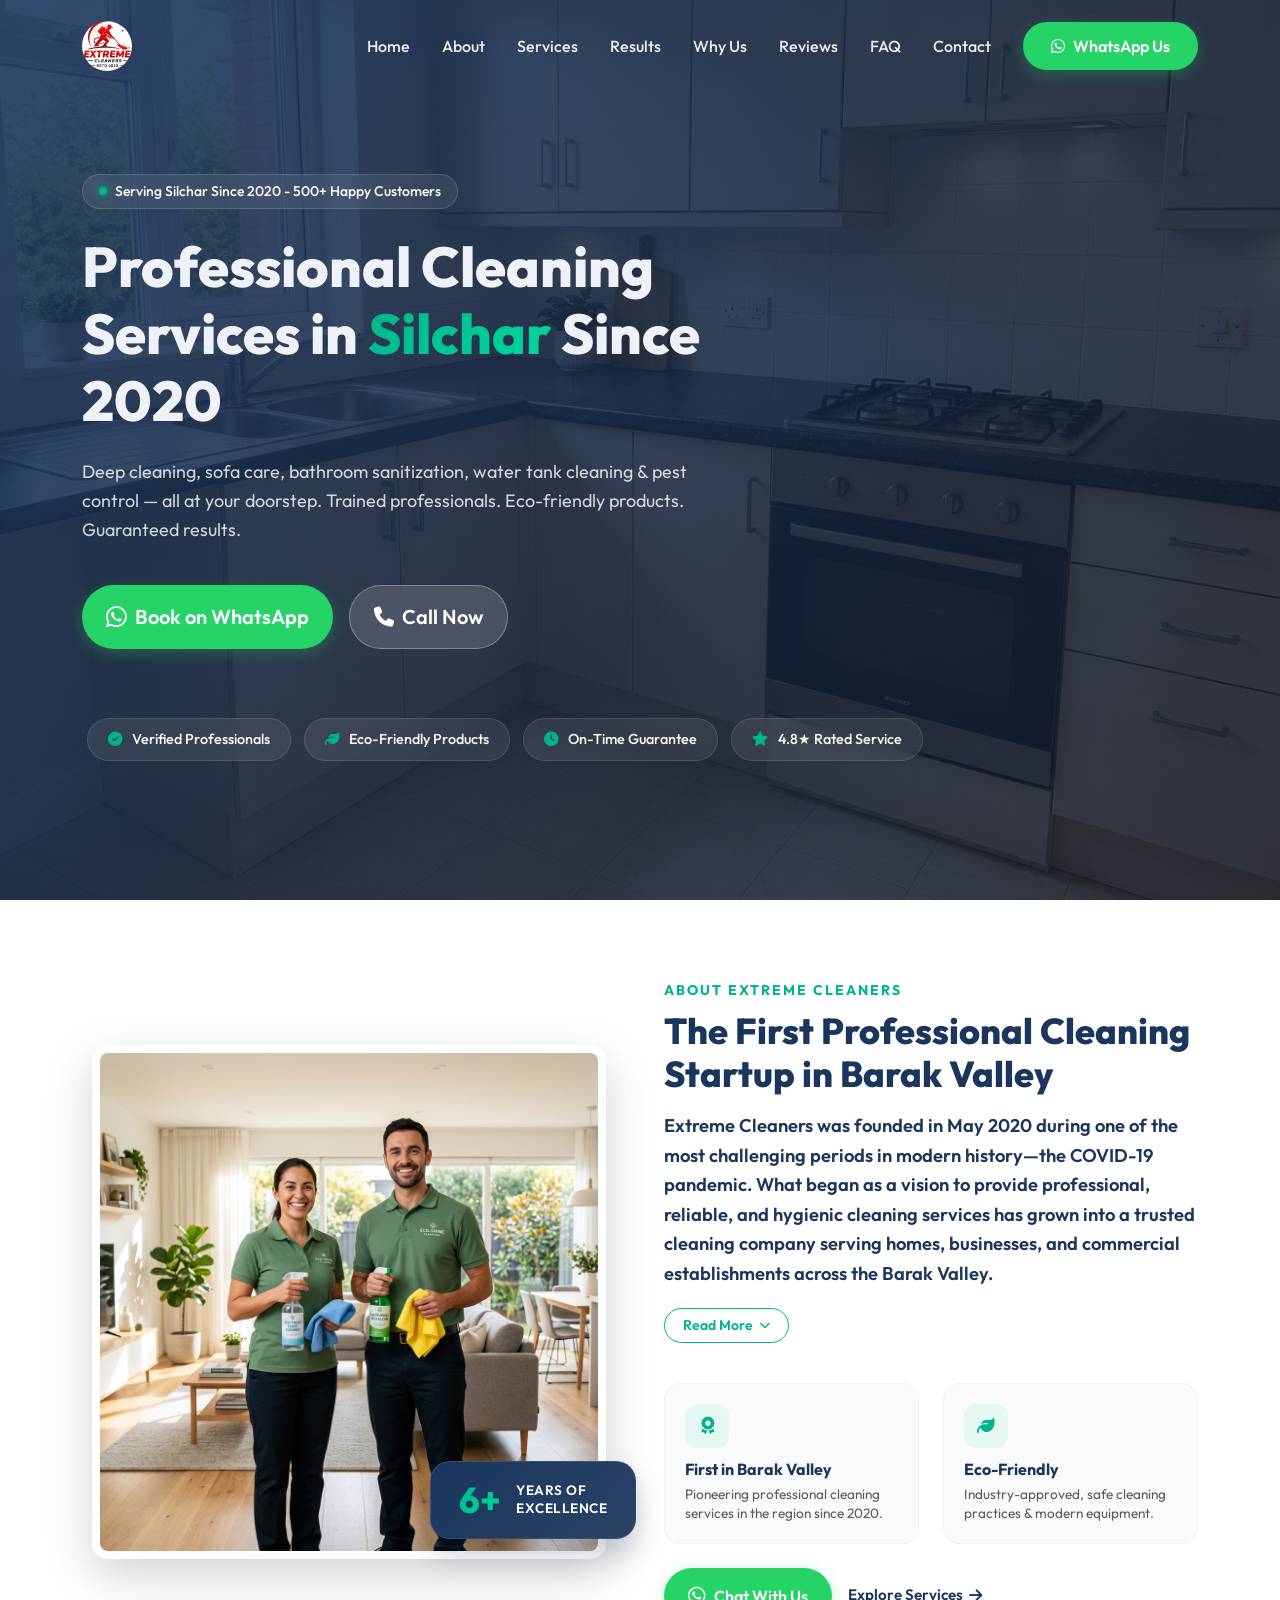
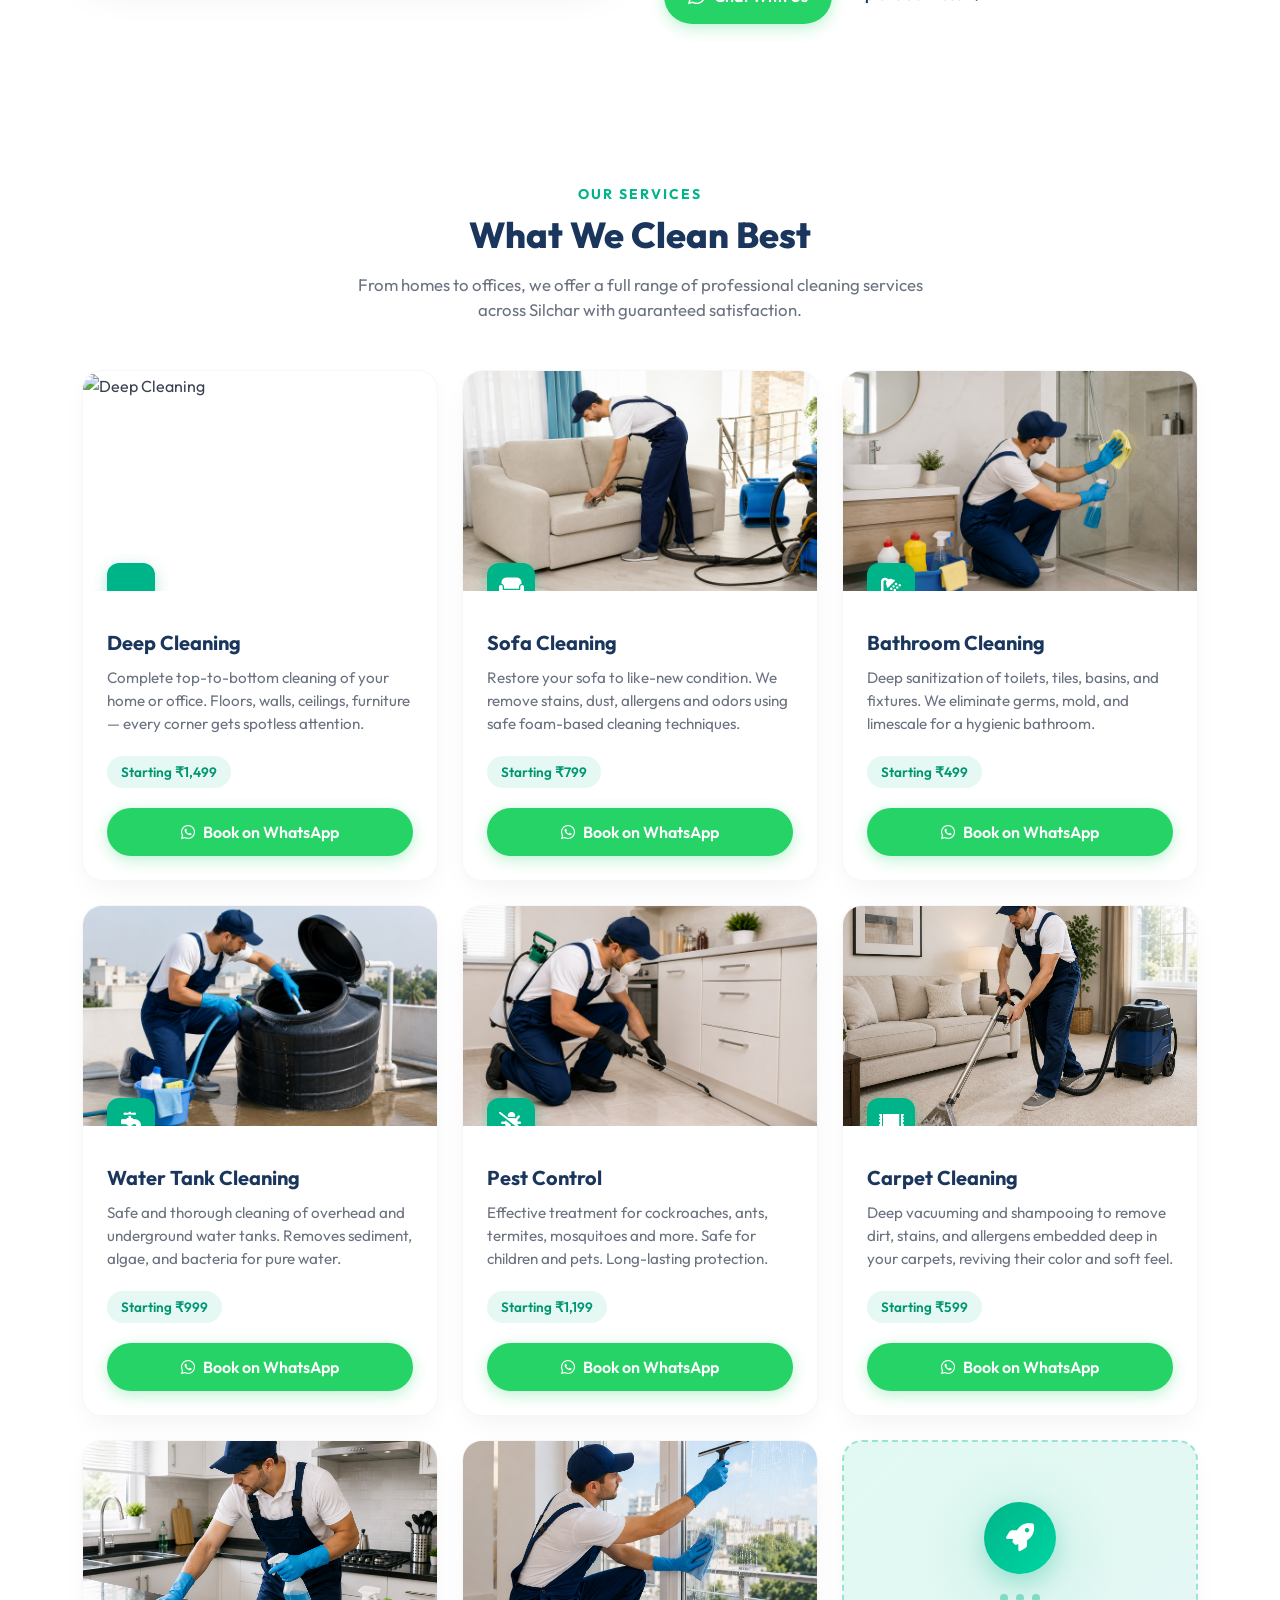
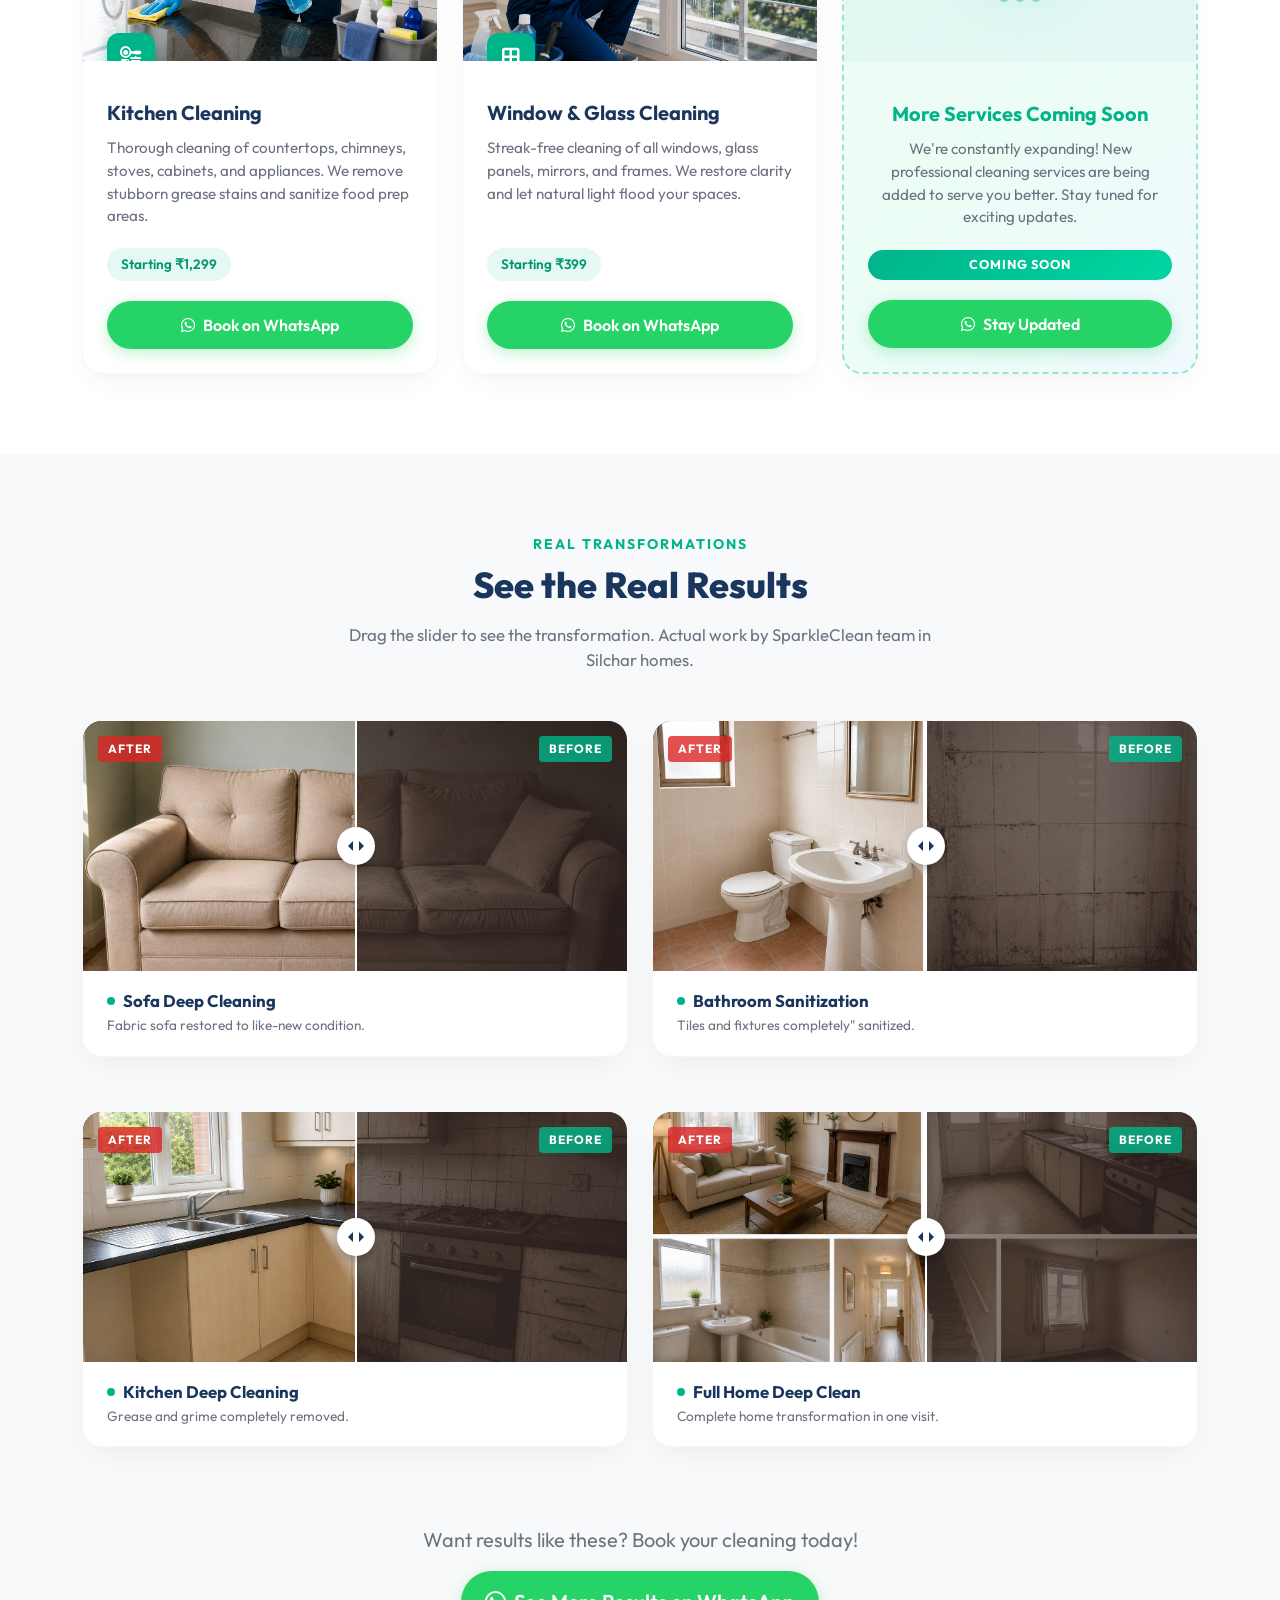
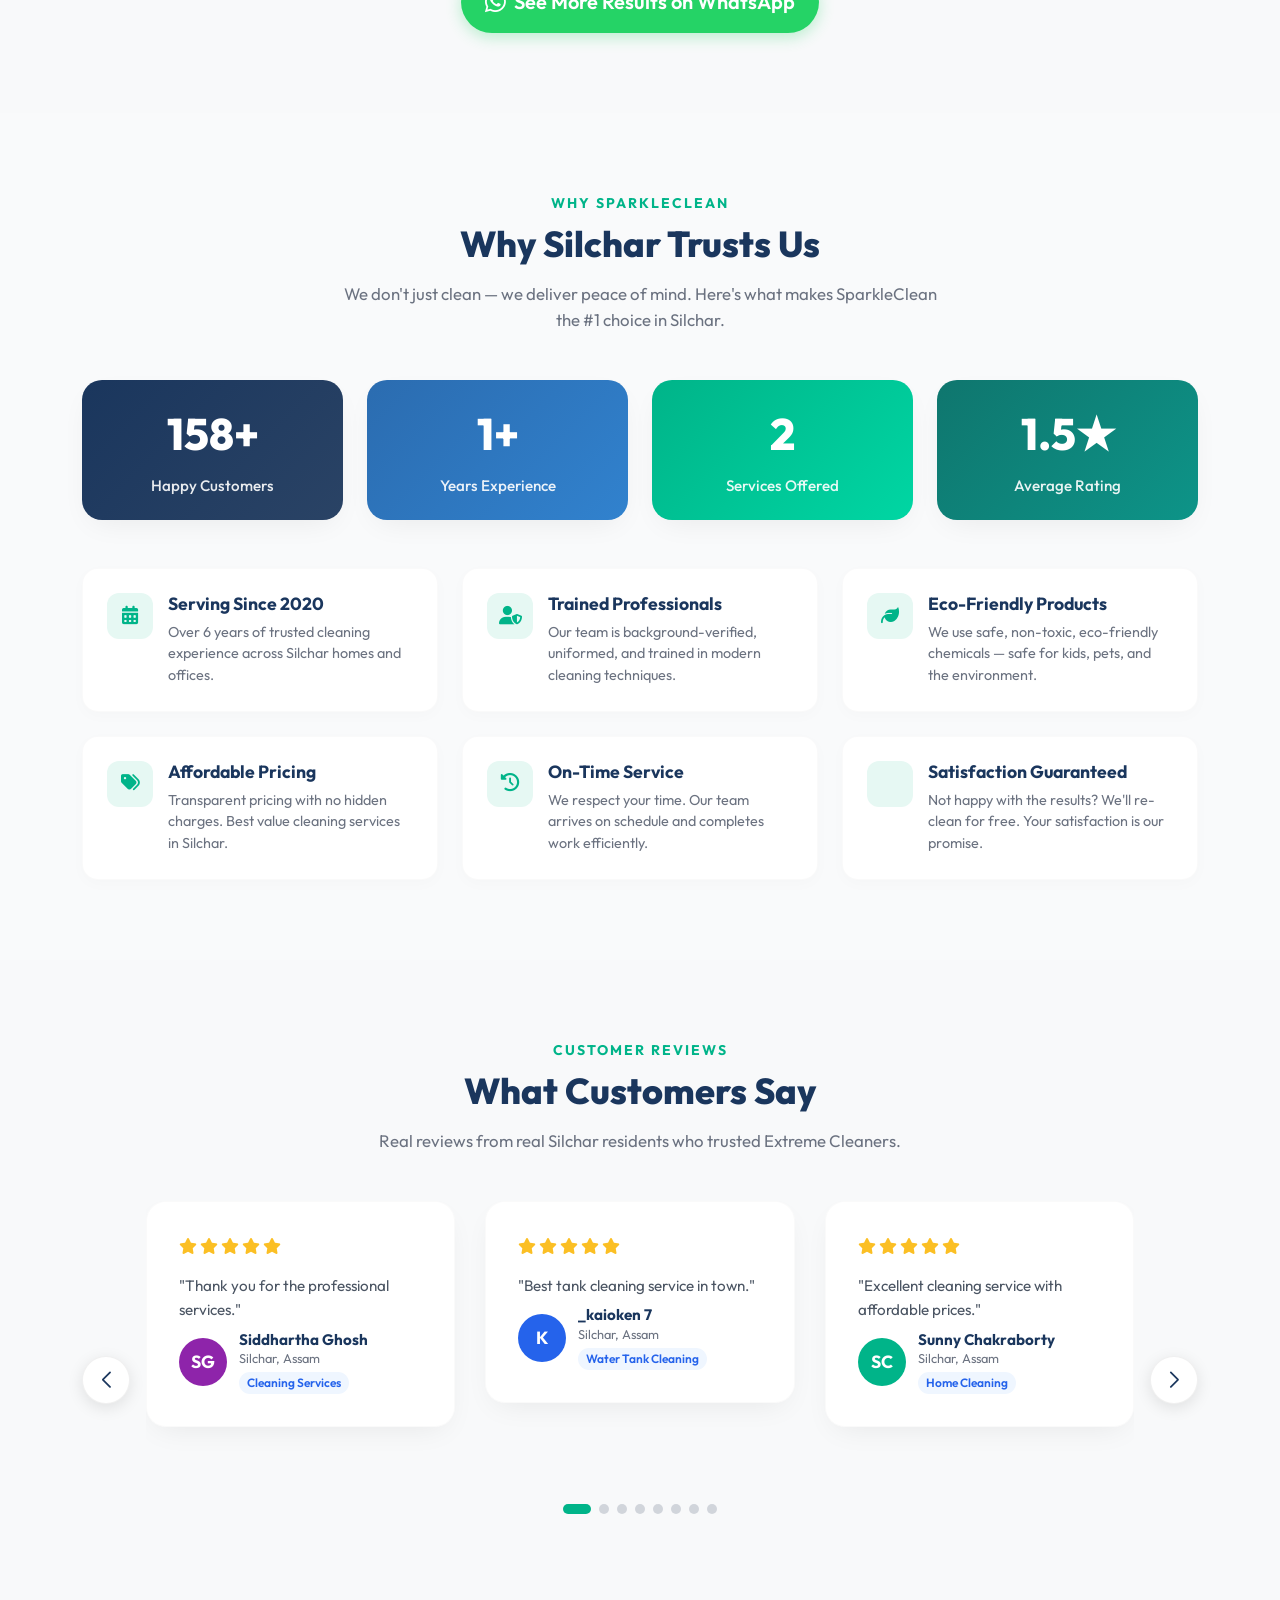
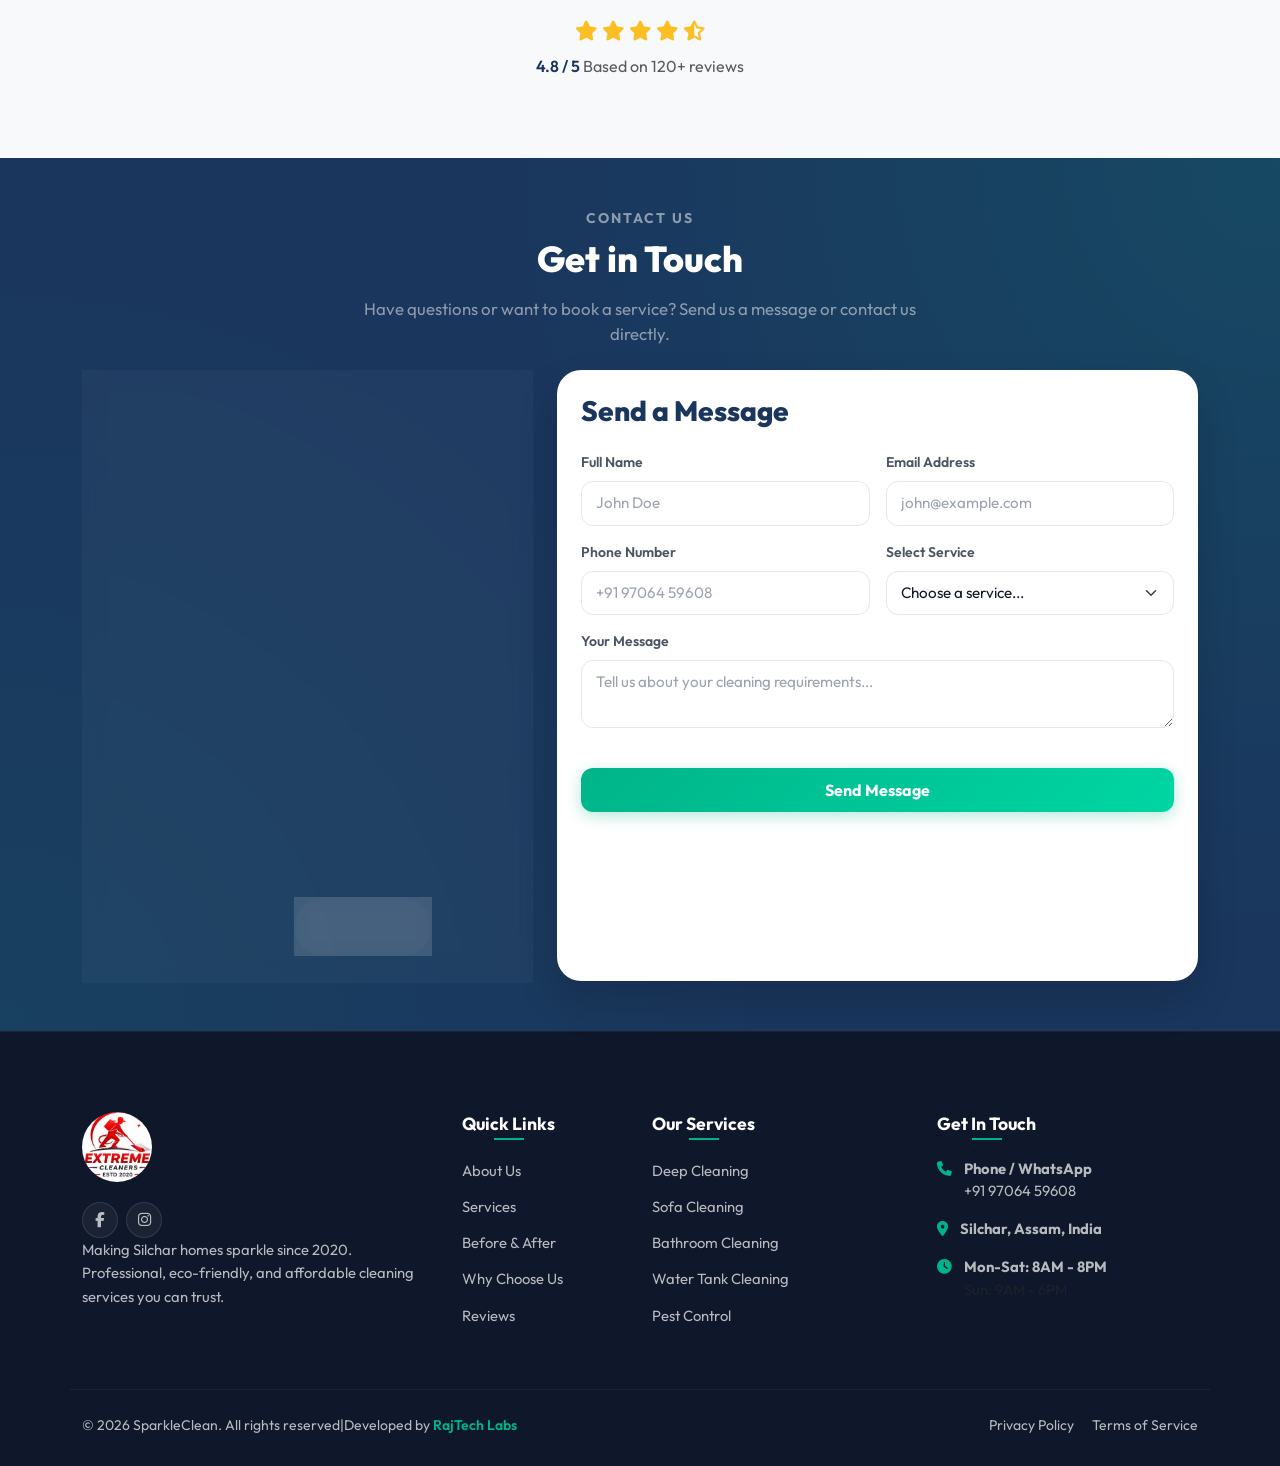
==== index.html @ c22a032e "first commit" ====
<!DOCTYPE html>
<html lang="en">

<head>
  <meta charset="UTF-8">
  <meta name="viewport" content="width=device-width, initial-scale=1.0">
  <title>SparkleClean - Professional Cleaning Services in Silchar</title>
  <meta name="description"
    content="Get premium, professional, and eco-friendly home & office cleaning services in Silchar starting at just ₹499. Book on WhatsApp today!">
  <meta name="keywords" content="cleaning services Silchar, professional cleaning Assam, deep cleaning, bathroom cleaning, sofa cleaning, water tank cleaning, pest control">
  <meta name="author" content="Extreme Cleaners">
  <meta property="og:title" content="Extreme Cleaners - Professional Cleaning Services in Silchar">
  <meta property="og:description" content="Premium cleaning services in Silchar - deep cleaning, sofa care, bathroom sanitization, water tank cleaning & pest control. 4.8★ rated. 500+ satisfied customers.">
  <meta property="og:image" content="images/kitchenafter.png">
  <meta property="og:type" content="business.business">
  <meta name="robots" content="index, follow, max-image-preview:large, max-snippet:-1, max-video-preview:-1">
  <link rel="canonical" href="https://yourwebsite.com/">

  <!-- Schema Markup - LocalBusiness -->
  <script type="application/ld+json">
  {
    "@context": "https://schema.org",
    "@type": "LocalBusiness",
    "@id": "https://yourwebsite.com/",
    "name": "Extreme Cleaners",
    "image": "images/logo.jpg",
    "description": "Professional cleaning services in Silchar providing deep cleaning, sofa care, bathroom sanitization, water tank cleaning and pest control services.",
    "url": "https://yourwebsite.com/",
    "telephone": "+919706459608",
    "email": "contact@extremecleaners.com",
    "address": {
      "@type": "PostalAddress",
      "streetAddress": "Silchar",
      "addressLocality": "Silchar",
      "addressRegion": "Assam",
      "addressCountry": "IN",
      "postalCode": "788001"
    },
    "geo": {
      "@type": "GeoCoordinates",
      "latitude": "24.8345",
      "longitude": "92.7879"
    },
    "openingHoursSpecification": [
      {
        "@type": "OpeningHoursSpecification",
        "dayOfWeek": ["Monday", "Tuesday", "Wednesday", "Thursday", "Friday", "Saturday"],
        "opens": "08:00",
        "closes": "20:00"
      },
      {
        "@type": "OpeningHoursSpecification",
        "dayOfWeek": "Sunday",
        "opens": "09:00",
        "closes": "18:00"
      }
    ],
    "priceRange": "₹499 - ₹5000",
    "aggregateRating": {
      "@type": "AggregateRating",
      "ratingValue": "4.8",
      "ratingCount": "500",
      "bestRating": "5",
      "worstRating": "1"
    },
    "sameAs": [
      "https://www.facebook.com/extremecleaners",
      "https://www.instagram.com/extremecleaners"
    ]
  }
  </script>

  <!-- Schema Markup - Service -->
  <script type="application/ld+json">
  {
    "@context": "https://schema.org",
    "@type": "Service",
    "name": "Professional Cleaning Services",
    "provider": {
      "@type": "LocalBusiness",
      "name": "Extreme Cleaners"
    },
    "areaServed": "Silchar, Assam, India",
    "hasOfferCatalog": {
      "@type": "OfferCatalog",
      "name": "Cleaning Services",
      "itemListElement": [
        {
          "@type": "Service",
          "name": "Deep Cleaning",
          "description": "Complete top-to-bottom cleaning of homes and offices",
          "offers": {
            "@type": "Offer",
            "price": "1499",
            "priceCurrency": "INR"
          }
        },
        {
          "@type": "Service",
          "name": "Sofa Cleaning",
          "description": "Professional sofa and upholstery cleaning",
          "offers": {
            "@type": "Offer",
            "price": "799",
            "priceCurrency": "INR"
          }
        },
        {
          "@type": "Service",
          "name": "Bathroom Cleaning",
          "description": "Deep sanitization of bathrooms",
          "offers": {
            "@type": "Offer",
            "price": "499",
            "priceCurrency": "INR"
          }
        }
      ]
    }
  }
  </script>

  <!-- Bootstrap 5 CSS -->
  <link href="https://cdn.jsdelivr.net/npm/bootstrap@5.3.2/dist/css/bootstrap.min.css" rel="stylesheet">

  <!-- FontAwesome 6 Icons -->
  <link href="https://cdnjs.cloudflare.com/ajax/libs/font-awesome/6.4.2/css/all.min.css" rel="stylesheet">

  <!-- Swiper CSS -->
  <link rel="stylesheet" href="https://cdn.jsdelivr.net/npm/swiper@11/swiper-bundle.min.css" />

  <!-- Custom CSS -->
  <link href="css/style.css" rel="stylesheet">
</head>

<body>


  <!-- Header / Navbar -->
  <nav class="navbar navbar-expand-lg navbar-custom">
    <div class="container">
      <a class="navbar-brand" href="#home">
        <img src="images/logo.jpg" alt="Extreme Cleaners Logo" class="logo-img">
      </a>
      <button class="navbar-toggler" type="button" data-bs-toggle="collapse" data-bs-target="#navbarNav"
        aria-controls="navbarNav" aria-expanded="false" aria-label="Toggle navigation">
        <span class="toggler-icon"></span>
        <span class="toggler-icon"></span>
        <span class="toggler-icon"></span>
      </button>
      <div class="collapse navbar-collapse" id="navbarNav">
        <ul class="navbar-nav ms-auto align-items-lg-center">
          <li class="nav-item">
            <a class="nav-link" href="#home">Home</a>
          </li>
          <li class="nav-item">
            <a class="nav-link" href="#about">About</a>
          </li>
          <li class="nav-item">
            <a class="nav-link" href="#services">Services</a>
          </li>
          <li class="nav-item">
            <a class="nav-link" href="#results">Results</a>
          </li>
          <li class="nav-item">
            <a class="nav-link" href="#why-us">Why Us</a>
          </li>
          <li class="nav-item">
            <a class="nav-link" href="#reviews">Reviews</a>
          </li>
          <li class="nav-item">
            <a class="nav-link" href="faq.html">FAQ</a>
          </li>
          <li class="nav-item">
            <a class="nav-link" href="#contact">Contact</a>
          </li>
          <li class="nav-item ms-lg-3 mt-3 mt-lg-0">
            <a href="https://wa.me/919706459608?text=Hi%20SparkleClean!%20I%20want%20to%20book%20a%20cleaning%20service."
              target="_blank" class="btn-whatsapp" aria-label="WhatsApp">
              <i class="fa-brands fa-whatsapp"></i>
              <span class="btn-whatsapp-text">WhatsApp Us</span>
            </a>
          </li>
        </ul>
      </div>
    </div>
  </nav>

  <!-- Hero Section -->
  <header id="home" class="hero-section"
    style="background-image: url('images/kitchenafter.png');">
    <div class="hero-overlay"></div>
    <div class="container hero-content">
      <div class="row align-items-center">
        <div class="col-lg-8 text-start">
          <div class="hero-badge">
            <span class="status-dot"></span> Serving Silchar Since 2020 - 500+ Happy Customers
          </div>
          <h1 class="hero-title">
            Professional Cleaning Services in <span class="text-gradient-green">Silchar</span> Since 2020
          </h1>
          <p class="hero-desc">
            Deep cleaning, sofa care, bathroom sanitization, water tank cleaning & pest control — all at your doorstep.
            Trained professionals. Eco-friendly products. Guaranteed results.
          </p>
          <div class="d-flex flex-wrap gap-3">
            <a href="https://wa.me/919706459608?text=Hi%20SparkleClean!%20I%20want%20to%20book%20a%20cleaning%20service."
              target="_blank" class="btn-whatsapp py-3 px-4 fs-5">
              <i class="fa-brands fa-whatsapp fs-4"></i> Book on WhatsApp
            </a>
            <a href="tel:+919706459608" class="btn-call py-3 px-4 fs-5">
              <i class="fa-solid fa-phone"></i> Call Now
            </a>
          </div>
        </div>
      </div>

      <!-- Trust badges ribbon -->
      <div class="row hero-ribbon text-start">
        <div class="col-12">
          <div class="ribbon-item">
            <i class="fa-solid fa-circle-check"></i> Verified Professionals
          </div>
          <div class="ribbon-item">
            <i class="fa-solid fa-leaf"></i> Eco-Friendly Products
          </div>
          <div class="ribbon-item">
            <i class="fa-solid fa-clock"></i> On-Time Guarantee
          </div>
          <div class="ribbon-item">
            <i class="fa-solid fa-star"></i> 4.8★ Rated Service
          </div>
        </div>
      </div>
    </div>
  </header>

  <!-- About Us Section -->
  <section id="about" class="section-padding bg-white">
    <div class="container">
      <div class="row align-items-center g-5">
        <!-- Left Column: About Image Collage -->
        <div class="col-lg-6 animate-on-scroll">
          <div class="about-img-wrapper">
            <img src="images/about_team.png" alt="Extreme Cleaners Professional Cleaning Team"
              class="img-fluid rounded-4 shadow-lg">
            <div class="experience-badge animate-float">
              <span class="exp-years">6+</span>
              <span class="exp-text">Years of<br>Excellence</span>
            </div>
          </div>
        </div>

        <!-- Right Column: Narrative & Values -->
        <div class="col-lg-6 animate-on-scroll">
          <span class="section-title-tag">About Extreme Cleaners</span>
          <h2 class="section-title">The First Professional Cleaning Startup in Barak Valley</h2>

          <div class="about-content-wrapper">
            <p class="about-lead">
              Extreme Cleaners was founded in May 2020 during one of the most challenging periods in modern history—the
              COVID-19 pandemic. What began as a vision to provide professional, reliable, and hygienic cleaning
              services has grown into a trusted cleaning company serving homes, businesses, and commercial
              establishments across the Barak Valley.
            </p>

            <div class="about-expandable-text" id="about-expandable">
              <p class="about-text text-secondary">
                As the first professional cleaning startup in the Barak Valley region, we take pride in setting new
                standards for cleanliness, hygiene, and customer satisfaction. Our mission is to deliver high-quality
                cleaning solutions using modern equipment, trained professionals, and industry-approved cleaning
                practices.
              </p>
              <p class="about-text text-secondary">
                We specialize in residential cleaning, commercial cleaning, deep cleaning, post-construction cleaning,
                office cleaning, floor care, and sanitization services. Every project we undertake is handled with
                attention to detail, professionalism, and a commitment to excellence.
              </p>
              <p class="about-text text-secondary">
                At Extreme Cleaners, we believe that a clean environment is essential for health, productivity, and
                peace of mind. Whether it is a home, office, retail store, hospital, hotel, or industrial facility, our
                team works tirelessly to ensure the highest standards of cleanliness.
              </p>
              <p class="about-text text-secondary mb-0">
                Today, we continue to expand our services while staying true to the values that inspired our
                journey—quality, reliability, innovation, and customer satisfaction.
              </p>
            </div>

            <button class="about-read-more-btn" id="about-read-more-btn" onclick="toggleAboutText()">
              Read More <i class="fa-solid fa-chevron-down"></i>
            </button>
          </div>

          <!-- Core Values List -->
          <div class="row g-4 mb-4 mt-2">
            <div class="col-sm-6 about-feature-col">
              <div class="about-feature-card">
                <div class="about-feature-icon">
                  <i class="fa-solid fa-award"></i>
                </div>
                <h4 class="about-feature-title">First in Barak Valley</h4>
                <p class="about-feature-desc text-muted">Pioneering professional cleaning services in the region since
                  2020.</p>
              </div>
            </div>
            <div class="col-sm-6 about-feature-col">
              <div class="about-feature-card">
                <div class="about-feature-icon">
                  <i class="fa-solid fa-leaf"></i>
                </div>
                <h4 class="about-feature-title">Eco-Friendly</h4>
                <p class="about-feature-desc text-muted">Industry-approved, safe cleaning practices &amp; modern
                  equipment.</p>
              </div>
            </div>
          </div>

          <div class="d-flex align-items-center gap-3 hero-cta-group">
            <a href="https://wa.me/919706459608?text=Hi%20Extreme%20Cleaners!%20I%20want%20to%20know%20more%20about%20your%20services."
              target="_blank" class="btn-whatsapp py-3 px-4 fs-6">
              <i class="fa-brands fa-whatsapp fs-5"></i> Chat With Us
            </a>
            <a href="#services" class="btn-learn-more text-decoration-none">
              Explore Services <i class="fa-solid fa-arrow-right"></i>
            </a>
          </div>
        </div>
      </div>
    </div>
  </section>

  <!-- Services Section -->
  <section id="services" class="section-padding">
    <div class="container">
      <div class="text-center animate-on-scroll">
        <span class="section-title-tag">Our Services</span>
        <h2 class="section-title">What We Clean Best</h2>
        <p class="section-desc">
          From homes to offices, we offer a full range of professional cleaning services across Silchar with guaranteed
          satisfaction.
        </p>
      </div>

      <div class="row g-4 justify-content-center">
        <!-- Service 1 -->
        <div class="col-lg-4 col-md-6 animate-on-scroll">
          <div class="service-card">
            <div class="service-img-wrapper">
              <img src="https://images.unsplash.com/photo-1584622650111-993a426fbf0a?auto=format&fit=crop&w=800&q=80"
                alt="Deep Cleaning" class="service-img">
              <div class="service-icon-badge">
                <i class="fa-solid fa-sparkles"></i>
              </div>
            </div>
            <div class="service-body">
              <h3 class="service-title">Deep Cleaning</h3>
              <p class="service-desc-text">
                Complete top-to-bottom cleaning of your home or office. Floors, walls, ceilings, furniture — every
                corner gets spotless attention.
              </p>
              <div class="service-pricing">Starting ₹1,499</div>
              <a href="https://wa.me/919706459608?text=Hi%20SparkleClean!%20I%20want%20to%20book%20Deep%20Cleaning."
                target="_blank" class="btn-whatsapp">
                <i class="fa-brands fa-whatsapp"></i> Book on WhatsApp
              </a>
            </div>
          </div>
        </div>

        <!-- Service 2 -->
        <div class="col-lg-4 col-md-6 animate-on-scroll">
          <div class="service-card">
            <div class="service-img-wrapper">
              <img src="images/sofaclean.png" alt="Sofa Cleaning" class="service-img">
              <div class="service-icon-badge">
                <i class="fa-solid fa-couch"></i>
              </div>
            </div>
            <div class="service-body">
              <h3 class="service-title">Sofa Cleaning</h3>
              <p class="service-desc-text">
                Restore your sofa to like-new condition. We remove stains, dust, allergens and odors using safe
                foam-based cleaning techniques.
              </p>
              <div class="service-pricing">Starting ₹799</div>
              <a href="https://wa.me/919706459608?text=Hi%20SparkleClean!%20I%20want%20to%20book%20Sofa%20Cleaning."
                target="_blank" class="btn-whatsapp">
                <i class="fa-brands fa-whatsapp"></i> Book on WhatsApp
              </a>
            </div>
          </div>
        </div>

        <!-- Service 3 -->
        <div class="col-lg-4 col-md-6 animate-on-scroll">
          <div class="service-card">
            <div class="service-img-wrapper">
              <img src="images/bathroom.png" alt="Bathroom Cleaning" class="service-img">
              <div class="service-icon-badge">
                <i class="fa-solid fa-shower"></i>
              </div>
            </div>
            <div class="service-body">
              <h3 class="service-title">Bathroom Cleaning</h3>
              <p class="service-desc-text">
                Deep sanitization of toilets, tiles, basins, and fixtures. We eliminate germs, mold, and limescale for a
                hygienic bathroom.
              </p>
              <div class="service-pricing">Starting ₹499</div>
              <a href="https://wa.me/919706459608?text=Hi%20SparkleClean!%20I%20want%20to%20book%20Bathroom%20Cleaning."
                target="_blank" class="btn-whatsapp">
                <i class="fa-brands fa-whatsapp"></i> Book on WhatsApp
              </a>
            </div>
          </div>
        </div>

        <!-- Service 4 -->
        <div class="col-lg-4 col-md-6 animate-on-scroll">
          <div class="service-card">
            <div class="service-img-wrapper">
              <img src="images/watertank.png" alt="Water Tank Cleaning" class="service-img">
              <div class="service-icon-badge">
                <i class="fa-solid fa-faucet-drip"></i>
              </div>
            </div>
            <div class="service-body">
              <h3 class="service-title">Water Tank Cleaning</h3>
              <p class="service-desc-text">
                Safe and thorough cleaning of overhead and underground water tanks. Removes sediment, algae, and
                bacteria for pure water.
              </p>
              <div class="service-pricing">Starting ₹999</div>
              <a href="https://wa.me/919706459608?text=Hi%20SparkleClean!%20I%20want%20to%20book%20Water%20Tank%20Cleaning."
                target="_blank" class="btn-whatsapp">
                <i class="fa-brands fa-whatsapp"></i> Book on WhatsApp
              </a>
            </div>
          </div>
        </div>

        <!-- Service 5 -->
        <div class="col-lg-4 col-md-6 animate-on-scroll">
          <div class="service-card">
            <div class="service-img-wrapper">
              <img src="images/pest.png" alt="Pest Control" class="service-img">
              <div class="service-icon-badge">
                <i class="fa-solid fa-bug-slash"></i>
              </div>
            </div>
            <div class="service-body">
              <h3 class="service-title">Pest Control</h3>
              <p class="service-desc-text">
                Effective treatment for cockroaches, ants, termites, mosquitoes and more. Safe for children and pets.
                Long-lasting protection.
              </p>
              <div class="service-pricing">Starting ₹1,199</div>
              <a href="https://wa.me/919706459608?text=Hi%20SparkleClean!%20I%20want%20to%20book%20Pest%20Control."
                target="_blank" class="btn-whatsapp">
                <i class="fa-brands fa-whatsapp"></i> Book on WhatsApp
              </a>
            </div>
          </div>
        </div>

        <!-- Service 6: Carpet Cleaning -->
        <div class="col-lg-4 col-md-6 animate-on-scroll">
          <div class="service-card">
            <div class="service-img-wrapper">
              <img src="images/carpet.png" alt="Carpet Cleaning" class="service-img">
              <div class="service-icon-badge">
                <i class="fa-solid fa-rug"></i>
              </div>
            </div>
            <div class="service-body">
              <h3 class="service-title">Carpet Cleaning</h3>
              <p class="service-desc-text">
                Deep vacuuming and shampooing to remove dirt, stains, and allergens embedded deep in your carpets,
                reviving their color and soft feel.
              </p>
              <div class="service-pricing">Starting ₹599</div>
              <a href="https://wa.me/919706459608?text=Hi%20SparkleClean!%20I%20want%20to%20book%20Carpet%20Cleaning."
                target="_blank" class="btn-whatsapp">
                <i class="fa-brands fa-whatsapp"></i> Book on WhatsApp
              </a>
            </div>
          </div>
        </div>

        <!-- Service 7: Kitchen Cleaning -->
        <div class="col-lg-4 col-md-6 animate-on-scroll">
          <div class="service-card">
            <div class="service-img-wrapper">
              <img src="images/kitchen.png" alt="Kitchen Cleaning" class="service-img">
              <div class="service-icon-badge">
                <i class="fa-solid fa-kitchen-set"></i>
              </div>
            </div>
            <div class="service-body">
              <h3 class="service-title">Kitchen Cleaning</h3>
              <p class="service-desc-text">
                Thorough cleaning of countertops, chimneys, stoves, cabinets, and appliances. We remove stubborn grease
                stains and sanitize food prep areas.
              </p>
              <div class="service-pricing">Starting ₹1,299</div>
              <a href="https://wa.me/919706459608?text=Hi%20SparkleClean!%20I%20want%20to%20book%20Kitchen%20Cleaning."
                target="_blank" class="btn-whatsapp">
                <i class="fa-brands fa-whatsapp"></i> Book on WhatsApp
              </a>
            </div>
          </div>
        </div>

        <!-- Service 8: Window & Glass Cleaning -->
        <div class="col-lg-4 col-md-6 animate-on-scroll">
          <div class="service-card">
            <div class="service-img-wrapper">
              <img src="images/glassc.png" alt="Window & Glass Cleaning" class="service-img">
              <div class="service-icon-badge">
                <i class="fa-solid fa-border-all"></i>
              </div>
            </div>
            <div class="service-body">
              <h3 class="service-title">Window & Glass Cleaning</h3>
              <p class="service-desc-text">
                Streak-free cleaning of all windows, glass panels, mirrors, and frames. We restore clarity and let
                natural light flood your spaces.
              </p>
              <div class="service-pricing">Starting ₹399</div>
              <a href="https://wa.me/919706459608?text=Hi%20SparkleClean!%20I%20want%20to%20book%20Window%20and%20Glass%20Cleaning."
                target="_blank" class="btn-whatsapp">
                <i class="fa-brands fa-whatsapp"></i> Book on WhatsApp
              </a>
            </div>
          </div>
        </div>

        <!-- Service 9: Coming Soon -->
        <div class="col-lg-4 col-md-6 animate-on-scroll">
          <div class="service-card service-card-coming-soon">
            <div class="coming-soon-visual">
              <div class="coming-soon-icon-wrapper">
                <i class="fa-solid fa-rocket"></i>
              </div>
              <div class="coming-soon-dots">
                <span></span><span></span><span></span>
              </div>
            </div>
            <div class="service-body coming-soon-body">
              <h3 class="service-title">More Services Coming Soon</h3>
              <p class="service-desc-text">
                We're constantly expanding! New professional cleaning services are being added to serve you better. Stay
                tuned for exciting updates.
              </p>
              <div class="coming-soon-tag">Coming Soon</div>
              <a href="https://wa.me/919706459608?text=Hi%20Extreme%20Cleaners!%20I%20want%20to%20know%20about%20your%20upcoming%20services."
                target="_blank" class="btn-whatsapp">
                <i class="fa-brands fa-whatsapp"></i> Stay Updated
              </a>
            </div>
          </div>
        </div>
      </div>
    </div>
  </section>

  <!-- Real Transformations Section -->
  <section id="results" class="section-padding bg-light">
    <div class="container">
      <div class="text-center animate-on-scroll">
        <span class="section-title-tag">Real Transformations</span>
        <h2 class="section-title">See the Real Results</h2>
        <p class="section-desc">
          Drag the slider to see the transformation. Actual work by SparkleClean team in Silchar homes.
        </p>
      </div>

      <div class="row g-4">
        <!-- Slider 1: Sofa -->
        <div class="col-md-6 animate-on-scroll">
          <div class="slider-card">
            <div class="slider-container">
              <div class="slider-label label-before">After</div>
              <div class="slider-label label-after">Before</div>

              <div class="slider-img before-image-container">
                <img src="images/beforeSofa.png" alt="Sofa Before">
              </div>

              <div class="after-image-container" style="width: 50%;">
                <img src="images/afterSofa.png" alt="Sofa After">
              </div>

              <div class="slider-handle" style="left: 50%;">
                <div class="slider-button"></div>
              </div>
            </div>
            <div class="slider-info">
              <div class="slider-title-wrapper">
                <span class="slider-dot"></span>
                <h4 class="slider-card-title">Sofa Deep Cleaning</h4>
              </div>
              <p class="slider-card-desc">Fabric sofa restored to like-new condition.</p>
            </div>
          </div>
        </div>

        <!-- Slider 2: Bathroom -->
        <div class="col-md-6 animate-on-scroll">
          <div class="slider-card">
            <div class="slider-container">
              <div class="slider-label label-before">After</div>
              <div class="slider-label label-after">Before</div>

              <div class="slider-img before-image-container">
                <img src="images/bathroombefore.png" alt="Bathroom Before">
              </div>

              <div class="after-image-container" style="width: 50%;">
                <img src="images/bathroomafter.png" alt="Bathroom After">
              </div>

              <div class="slider-handle" style="left: 50%;">
                <div class="slider-button"></div>
              </div>
            </div>
            <div class="slider-info">
              <div class="slider-title-wrapper">
                <span class="slider-dot"></span>
                <h4 class="slider-card-title">Bathroom Sanitization</h4>
              </div>
              <p class="slider-card-desc">Tiles and fixtures completely" sanitized.</p>
            </div>
          </div>
        </div>

        <!-- Slider 3: Kitchen -->
        <div class="col-md-6 animate-on-scroll">
          <div class="slider-card">
            <div class="slider-container">
              <div class="slider-label label-before">After</div>
              <div class="slider-label label-after">Before</div>

              <div class="slider-img before-image-container">
                <img src="images/kitchenbefore.png" alt="Kitchen Before">
              </div>

              <div class="after-image-container" style="width: 50%;">
                <img src="images/kitchenafter.png" alt="Kitchen After">
              </div>

              <div class="slider-handle" style="left: 50%;">
                <div class="slider-button"></div>
              </div>
            </div>
            <div class="slider-info">
              <div class="slider-title-wrapper">
                <span class="slider-dot"></span>
                <h4 class="slider-card-title">Kitchen Deep Cleaning</h4>
              </div>
              <p class="slider-card-desc">Grease and grime completely removed.</p>
            </div>
          </div>
        </div>

        <!-- Slider 4: Full Home -->
        <div class="col-md-6 animate-on-scroll">
          <div class="slider-card">
            <div class="slider-container">
              <div class="slider-label label-before">After</div>
              <div class="slider-label label-after">Before</div>

              <div class="slider-img before-image-container">
                <img src="images/homebefore.png" alt="Full Home Before">
              </div>

              <div class="after-image-container" style="width: 50%;">
                <img src="images/homeafter.png" alt="Full Home After">
              </div>

              <div class="slider-handle" style="left: 50%;">
                <div class="slider-button"></div>
              </div>
            </div>
            <div class="slider-info">
              <div class="slider-title-wrapper">
                <span class="slider-dot"></span>
                <h4 class="slider-card-title">Full Home Deep Clean</h4>
              </div>
              <p class="slider-card-desc">Complete home transformation in one visit.</p>
            </div>
          </div>
        </div>
      </div>

      <!-- CTA below slider -->
      <div class="text-center mt-5 animate-on-scroll">
        <p class="fs-5 fw-600 mb-3 text-secondary">Want results like these? Book your cleaning today!</p>
        <a href="https://wa.me/919706459608?text=Hi%20SparkleClean!%20I%27d%20like%20to%20get%20transformative%20cleaning%20results%20for%20my%20home."
          target="_blank" class="btn-whatsapp py-3 px-4 fs-5">
          <i class="fa-brands fa-whatsapp fs-4"></i> See More Results on WhatsApp
        </a>
      </div>
    </div>
  </section>

  <!-- Why Choose Us / Stats Section -->
  <section id="why-us" class="why-us-section section-padding">
    <div class="container">
      <div class="text-center animate-on-scroll">
        <span class="section-title-tag">Why SparkleClean</span>
        <h2 class="section-title">Why Silchar Trusts Us</h2>
        <p class="section-desc">
          We don't just clean — we deliver peace of mind. Here's what makes SparkleClean the #1 choice in Silchar.
        </p>
      </div>

      <!-- Gradient Counter Grid -->
      <div class="row g-4 mb-5 text-center stats-row">
        <div class="col-lg-3 col-sm-6 animate-on-scroll">
          <div class="stat-card stat-card-1">
            <span class="stat-number" data-target="500+">0</span>
            <p class="stat-label">Happy Customers</p>
          </div>
        </div>
        <div class="col-lg-3 col-sm-6 animate-on-scroll">
          <div class="stat-card stat-card-2">
            <span class="stat-number" data-target="6+">0</span>
            <p class="stat-label">Years Experience</p>
          </div>
        </div>
        <div class="col-lg-3 col-sm-6 animate-on-scroll">
          <div class="stat-card stat-card-3">
            <span class="stat-number" data-target="8">0</span>
            <p class="stat-label">Services Offered</p>
          </div>
        </div>
        <div class="col-lg-3 col-sm-6 animate-on-scroll">
          <div class="stat-card stat-card-4">
            <span class="stat-number" data-target="4.8★">0</span>
            <p class="stat-label">Average Rating</p>
          </div>
        </div>
      </div>

      <!-- Trust Features Grid -->
      <div class="row g-4">
        <!-- Feature 1 -->
        <div class="col-lg-4 col-md-6 animate-on-scroll">
          <div class="why-item">
            <div class="why-icon-box">
              <i class="fa-solid fa-calendar-days"></i>
            </div>
            <div>
              <h4 class="why-item-title">Serving Since 2020</h4>
              <p class="why-item-desc">Over 6 years of trusted cleaning experience across Silchar homes and offices.</p>
            </div>
          </div>
        </div>

        <!-- Feature 2 -->
        <div class="col-lg-4 col-md-6 animate-on-scroll">
          <div class="why-item">
            <div class="why-icon-box">
              <i class="fa-solid fa-user-shield"></i>
            </div>
            <div>
              <h4 class="why-item-title">Trained Professionals</h4>
              <p class="why-item-desc">Our team is background-verified, uniformed, and trained in modern cleaning
                techniques.</p>
            </div>
          </div>
        </div>

        <!-- Feature 3 -->
        <div class="col-lg-4 col-md-6 animate-on-scroll">
          <div class="why-item">
            <div class="why-icon-box">
              <i class="fa-solid fa-leaf"></i>
            </div>
            <div>
              <h4 class="why-item-title">Eco-Friendly Products</h4>
              <p class="why-item-desc">We use safe, non-toxic, eco-friendly chemicals — safe for kids, pets, and the
                environment.</p>
            </div>
          </div>
        </div>

        <!-- Feature 4 -->
        <div class="col-lg-4 col-md-6 animate-on-scroll">
          <div class="why-item">
            <div class="why-icon-box">
              <i class="fa-solid fa-tags"></i>
            </div>
            <div>
              <h4 class="why-item-title">Affordable Pricing</h4>
              <p class="why-item-desc">Transparent pricing with no hidden charges. Best value cleaning services in
                Silchar.</p>
            </div>
          </div>
        </div>

        <!-- Feature 5 -->
        <div class="col-lg-4 col-md-6 animate-on-scroll">
          <div class="why-item">
            <div class="why-icon-box">
              <i class="fa-solid fa-clock-rotate-left"></i>
            </div>
            <div>
              <h4 class="why-item-title">On-Time Service</h4>
              <p class="why-item-desc">We respect your time. Our team arrives on schedule and completes work
                efficiently.</p>
            </div>
          </div>
        </div>

        <!-- Feature 6 -->
        <div class="col-lg-4 col-md-6 animate-on-scroll">
          <div class="why-item">
            <div class="why-icon-box">
              <i class="fa-solid fa-square-heart"></i>
            </div>
            <div>
              <h4 class="why-item-title">Satisfaction Guaranteed</h4>
              <p class="why-item-desc">Not happy with the results? We'll re-clean for free. Your satisfaction is our
                promise.</p>
            </div>
          </div>
        </div>
      </div>
    </div>
  </section>

  <!-- Testimonials / Reviews Section -->
  <section id="reviews" class="section-padding bg-light">
    <div class="container">
      <div class="text-center animate-on-scroll">
        <span class="section-title-tag">Customer Reviews</span>
        <h2 class="section-title">What Customers Say</h2>
        <p class="section-desc">
          Real reviews from real Silchar residents who trusted Extreme Cleaners.
        </p>
      </div>

      <!-- Swiper Carousel Wrapper -->
      <div class="reviews-carousel-wrapper animate-on-scroll">
        <!-- Navigation Buttons - Outside the Swiper -->
        <div class="swiper-button-prev reviews-nav-btn d-none d-md-flex"></div>

        <div class="swiper reviews-swiper">
          <div class="swiper-wrapper">
            <!-- Review 1: Siddhartha Ghosh -->
            <div class="swiper-slide">
              <div class="review-card">
                <div class="review-stars">
                  <i class="fa-solid fa-star"></i>
                  <i class="fa-solid fa-star"></i>
                  <i class="fa-solid fa-star"></i>
                  <i class="fa-solid fa-star"></i>
                  <i class="fa-solid fa-star"></i>
                </div>
                <p class="review-text">
                  "Thank you for the professional services."
                </p>
                <div class="review-user">
                  <div class="review-avatar-initials avatar-bg-purple">SG</div>
                  <div>
                    <h4 class="review-name">Siddhartha Ghosh</h4>
                    <p class="review-loc">Silchar, Assam</p>
                    <span class="review-badge">Cleaning Services</span>
                  </div>
                </div>
              </div>
            </div>

            <!-- Review 2: _kaioken 7 -->
            <div class="swiper-slide">
              <div class="review-card">
                <div class="review-stars">
                  <i class="fa-solid fa-star"></i>
                  <i class="fa-solid fa-star"></i>
                  <i class="fa-solid fa-star"></i>
                  <i class="fa-solid fa-star"></i>
                  <i class="fa-solid fa-star"></i>
                </div>
                <p class="review-text">
                  "Best tank cleaning service in town."
                </p>
                <div class="review-user">
                  <div class="review-avatar-initials avatar-bg-blue">K</div>
                  <div>
                    <h4 class="review-name">_kaioken 7</h4>
                    <p class="review-loc">Silchar, Assam</p>
                    <span class="review-badge">Water Tank Cleaning</span>
                  </div>
                </div>
              </div>
            </div>

            <!-- Review 3: sunny chakraborty -->
            <div class="swiper-slide">
              <div class="review-card">
                <div class="review-stars">
                  <i class="fa-solid fa-star"></i>
                  <i class="fa-solid fa-star"></i>
                  <i class="fa-solid fa-star"></i>
                  <i class="fa-solid fa-star"></i>
                  <i class="fa-solid fa-star"></i>
                </div>
                <p class="review-text">
                  "Excellent cleaning service with affordable prices."
                </p>
                <div class="review-user">
                  <div class="review-avatar-initials avatar-bg-green">SC</div>
                  <div>
                    <h4 class="review-name">Sunny Chakraborty</h4>
                    <p class="review-loc">Silchar, Assam</p>
                    <span class="review-badge">Home Cleaning</span>
                  </div>
                </div>
              </div>
            </div>

            <!-- Review 4: Paromita Dey -->
            <div class="swiper-slide">
              <div class="review-card">
                <div class="review-stars">
                  <i class="fa-solid fa-star"></i>
                  <i class="fa-solid fa-star"></i>
                  <i class="fa-solid fa-star"></i>
                  <i class="fa-solid fa-star"></i>
                  <i class="fa-solid fa-star"></i>
                </div>
                <p class="review-text">
                  "Got much relief after the pest control service."
                </p>
                <div class="review-user">
                  <div class="review-avatar-initials avatar-bg-pink">PD</div>
                  <div>
                    <h4 class="review-name">Paromita Dey</h4>
                    <p class="review-loc">Silchar, Assam</p>
                    <span class="review-badge">Pest Control</span>
                  </div>
                </div>
              </div>
            </div>

            <!-- Review 5: Sandeep Nath -->
            <div class="swiper-slide">
              <div class="review-card">
                <div class="review-stars">
                  <i class="fa-solid fa-star"></i>
                  <i class="fa-solid fa-star"></i>
                  <i class="fa-solid fa-star"></i>
                  <i class="fa-solid fa-star"></i>
                  <i class="fa-solid fa-star"></i>
                </div>
                <p class="review-text">
                  "Thank you for the services. It was done to great detail. Professionalism to the core. Very satisfied.
                  I did not know Silchar had this. Our water tank has now been restored. Thank you Extreme cleaners."
                </p>
                <div class="review-user">
                  <div class="review-avatar-initials avatar-bg-indigo">SN</div>
                  <div>
                    <h4 class="review-name">Sandeep Nath</h4>
                    <p class="review-loc">Silchar, Assam</p>
                    <span class="review-badge">Tank Restoration</span>
                  </div>
                </div>
              </div>
            </div>

            <!-- Review 6: Shrabani Bhattacharjee -->
            <div class="swiper-slide">
              <div class="review-card">
                <div class="review-stars">
                  <i class="fa-solid fa-star"></i>
                  <i class="fa-solid fa-star"></i>
                  <i class="fa-solid fa-star"></i>
                  <i class="fa-solid fa-star"></i>
                  <i class="fa-solid fa-star"></i>
                </div>
                <p class="review-text">
                  "Best pest control service in Barak valley.... Totally satisfied with there service."
                </p>
                <div class="review-user">
                  <div class="review-avatar-initials avatar-bg-orange">SB</div>
                  <div>
                    <h4 class="review-name">Shrabani Bhattacharjee</h4>
                    <p class="review-loc">Silchar, Assam</p>
                    <span class="review-badge">Pest Control</span>
                  </div>
                </div>
              </div>
            </div>

            <!-- Review 7: Bijoy Deb -->
            <div class="swiper-slide">
              <div class="review-card">
                <div class="review-stars">
                  <i class="fa-solid fa-star"></i>
                  <i class="fa-solid fa-star"></i>
                  <i class="fa-solid fa-star"></i>
                  <i class="fa-solid fa-star"></i>
                  <i class="fa-solid fa-star"></i>
                </div>
                <p class="review-text">
                  "Very professional and attentive to detail."
                </p>
                <div class="review-user">
                  <div class="review-avatar-initials avatar-bg-teal">BD</div>
                  <div>
                    <h4 class="review-name">Bijoy Deb</h4>
                    <p class="review-loc">Silchar, Assam</p>
                    <span class="review-badge">Premium Cleaning</span>
                  </div>
                </div>
              </div>
            </div>

            <!-- Review 8: Hanny Lisha -->
            <div class="swiper-slide">
              <div class="review-card">
                <div class="review-stars">
                  <i class="fa-solid fa-star"></i>
                  <i class="fa-solid fa-star"></i>
                  <i class="fa-solid fa-star"></i>
                  <i class="fa-solid fa-star"></i>
                  <i class="fa-solid fa-star"></i>
                </div>
                <p class="review-text">
                  "Very good service provided, completely professional and stressfree before and after due to excellent
                  service. Recommended for others too."
                </p>
                <div class="review-user">
                  <div class="review-avatar-initials avatar-bg-violet">HL</div>
                  <div>
                    <h4 class="review-name">Hanny Lisha</h4>
                    <p class="review-loc">Silchar, Assam</p>
                    <span class="review-badge">Deep Cleaning</span>
                  </div>
                </div>
              </div>
            </div>
          </div>

          <!-- Add Pagination -->
          <div class="swiper-pagination"></div>
        </div>

        <!-- Navigation Button - Outside the Swiper -->
        <div class="swiper-button-next reviews-nav-btn d-none d-md-flex"></div>
      </div>

      <!-- Rating summary -->
      <div class="reviews-summary animate-on-scroll">
        <div class="stars">
          <i class="fa-solid fa-star"></i>
          <i class="fa-solid fa-star"></i>
          <i class="fa-solid fa-star"></i>
          <i class="fa-solid fa-star"></i>
          <i class="fa-solid fa-star-half-stroke"></i>
        </div>
        <p>4.8 / 5 <span class="text-muted fw-normal">Based on 120+ reviews</span></p>
      </div>
    </div>
  </section>

  <!-- Contact Section -->
  <section id="contact" class="cta-section section-padding">
    <div class="container">
      <div class="text-center mb-4 animate-on-scroll">
        <span class="section-title-tag text-white-50">Contact Us</span>
        <h2 class="section-title text-white">Get in Touch</h2>
        <p class="section-desc text-white-50 mb-0">
          Have questions or want to book a service? Send us a message or contact us directly.
        </p>
      </div>

      <div class="row g-4 align-items-stretch">
        <!-- Left Column: Contact Details -->
        <div class="col-lg-5 animate-on-scroll">
          <div class="contact-info-card h-100 d-flex flex-column justify-content-between">
            <div>
              <h3 class="info-card-title mb-3">Contact Information</h3>
              <p class="info-card-desc mb-3 text-white-50">
                Reach out to us directly via phone or WhatsApp, or visit our office. We are happy to assist you with all
                your cleaning needs.
              </p>

              <!-- Info List -->
              <div class="d-flex flex-column gap-3">
                <div class="info-item d-flex align-items-start gap-3">
                  <div class="info-icon">
                    <i class="fa-solid fa-phone"></i>
                  </div>
                  <div>
                    <span class="info-label d-block text-white-50">Call Us</span>
                    <a href="tel:+919706459608" class="info-link">+91 97064 59608</a>
                  </div>
                </div>

                <div class="info-item d-flex align-items-start gap-3">
                  <div class="info-icon">
                    <i class="fa-solid fa-envelope"></i>
                  </div>
                  <div>
                    <span class="info-label d-block text-white-50">Email Us</span>
                    <a href="mailto:info@sparkleclean.com" class="info-link">info@sparkleclean.com</a>
                  </div>
                </div>

                <div class="info-item d-flex align-items-start gap-3">
                  <div class="info-icon">
                    <i class="fa-solid fa-location-dot"></i>
                  </div>
                  <div>
                    <span class="info-label d-block text-white-50">Our Location</span>
                    <span class="info-text">Silchar, Assam, India</span>
                  </div>
                </div>

                <div class="info-item d-flex align-items-start gap-3">
                  <div class="info-icon">
                    <i class="fa-solid fa-clock"></i>
                  </div>
                  <div>
                    <span class="info-label d-block text-white-50">Working Hours</span>
                    <span class="info-text">Mon-Sat: 8:00 AM - 8:00 PM</span>
                  </div>
                </div>
              </div>

              <!-- Social Links -->
              <div class="contact-socials mt-3">
                <span class="info-label d-block text-white-50 mb-2">Follow Us</span>
                <div class="d-flex gap-2">
                  <a href="https://www.facebook.com/share/1CL8kNdemG/" target="_blank" class="social-icon-btn"
                    aria-label="Facebook">
                    <i class="fa-brands fa-facebook-f"></i>
                  </a>
                  <a href="https://www.instagram.com/extremecleanerssilchar?igsh=MXBtdWRkeTgzMG50bA==" target="_blank"
                    class="social-icon-btn" aria-label="Instagram">
                    <i class="fa-brands fa-instagram"></i>
                  </a>
                </div>
              </div>
            </div>

            <!-- Direct CTAs -->
            <div class="d-flex flex-wrap gap-3 mt-3">
              <a href="https://wa.me/919706459608?text=Hi%20SparkleClean!%20I%20want%20to%20book%20a%20cleaning%20service."
                target="_blank" class="btn-whatsapp py-3 px-4 fs-6">
                <i class="fa-brands fa-whatsapp fs-5"></i> WhatsApp Us
              </a>
              <a href="tel:+919706459608" class="btn-call py-3 px-4 fs-6">
                <i class="fa-solid fa-phone"></i> Call Now
              </a>
            </div>
          </div>
        </div>

        <!-- Right Column: Contact Form -->
        <div class="col-lg-7 animate-on-scroll">
          <div class="contact-form-card h-100">
            <h3 class="form-card-title mb-4">Send a Message</h3>

            <form action="https://api.web3forms.com/submit" method="POST" id="contact-form" class="needs-validation"
              novalidate>
              <!-- Web3Forms Config -->
              <input type="hidden" name="access_key" value="20aa8263-2991-493b-b370-d7c1e1c841e4">
              <input type="hidden" name="subject" value="New Contact Inquiry - Extreme Cleaners">
              <input type="hidden" name="from_name" value="Extreme Cleaners Website">
              <input type="hidden" name="redirect" value="false">
              <!-- Honeypot anti-spam (hidden from real users) -->
              <input type="checkbox" name="botcheck" class="d-none" style="display: none;" tabindex="-1" autocomplete="off">
              <div style="position: absolute; left: -9999px; top: -9999px;" aria-hidden="true">
                <input type="text" name="website" tabindex="-1" autocomplete="off" placeholder="Do not fill this">
              </div>

              <!-- Form Fields -->
              <div class="row g-3">
                <div class="col-md-6">
                  <div class="form-group-custom">
                    <label for="form-name" class="form-label-custom">Full Name</label>
                    <input type="text" name="name" id="form-name" class="form-control-custom" placeholder="John Doe"
                      required minlength="2" maxlength="100">
                    <div class="invalid-feedback">Please enter your full name (at least 2 characters).</div>
                  </div>
                </div>
                <div class="col-md-6">
                  <div class="form-group-custom">
                    <label for="form-email" class="form-label-custom">Email Address</label>
                    <input type="email" name="email" id="form-email" class="form-control-custom"
                      placeholder="john@example.com" required maxlength="150">
                    <div class="invalid-feedback">Please enter a valid email address.</div>
                  </div>
                </div>
                <div class="col-md-6">
                  <div class="form-group-custom">
                    <label for="form-phone" class="form-label-custom">Phone Number</label>
                    <input type="tel" name="phone" id="form-phone" class="form-control-custom"
                      placeholder="+91 97064 59608" required pattern="[+]?[0-9\s\-]{7,15}" maxlength="15" title="Enter a valid phone number">
                    <div class="invalid-feedback">Please enter a valid phone number.</div>
                  </div>
                </div>
                <div class="col-md-6">
                  <div class="form-group-custom">
                    <label for="form-service" class="form-label-custom">Select Service</label>
                    <select name="service" id="form-service" class="form-select-custom" required>
                      <option value="" disabled selected>Choose a service...</option>
                      <option value="Deep Cleaning">Deep Cleaning</option>
                      <option value="Sofa Cleaning">Sofa Cleaning</option>
                      <option value="Bathroom Cleaning">Bathroom Cleaning</option>
                      <option value="Water Tank Cleaning">Water Tank Cleaning</option>
                      <option value="Pest Control">Pest Control</option>
                      <option value="Carpet Cleaning">Carpet Cleaning</option>
                      <option value="Kitchen Cleaning">Kitchen Cleaning</option>
                      <option value="Window & Glass Cleaning">Window & Glass Cleaning</option>
                      <option value="Other / Query">Other / General Query</option>
                    </select>
                    <div class="invalid-feedback">Please choose the service you need.</div>
                  </div>
                </div>
                <div class="col-12">
                  <div class="form-group-custom">
                    <label for="form-message" class="form-label-custom">Your Message</label>
                    <textarea name="message" id="form-message" rows="2" class="form-control-custom"
                      placeholder="Tell us about your cleaning requirements..." required minlength="10" maxlength="1000"></textarea>
                    <div class="invalid-feedback">Please enter a message describing your cleaning needs.</div>
                  </div>
                </div>

                <!-- Status Message Display -->
                <div class="col-12">
                  <div id="form-result" class="d-none"></div>
                </div>

                <div class="col-12 mt-4">
                  <button type="submit" id="form-submit" class="btn-submit">
                    <span class="submit-text">Send Message</span>
                    <span class="spinner-border spinner-border-sm d-none" role="status" aria-hidden="true"></span>
                  </button>
                </div>
              </div>
            </form>
          </div>
        </div>
      </div>
    </div>
  </section>

  <!-- Footer -->
  <footer class="footer">
    <div class="container">
      <div class="row g-4 text-start">
        <!-- Col 1: About -->
        <div class="col-lg-4 col-md-6 footer-about-col">
          <div class="footer-brand-row">
            <div class="footer-logo">
              <a href="#home" class="text-decoration-none">
                <img src="images/logo.jpg" alt="Extreme Cleaners Logo" class="footer-logo-img">
              </a>
            </div>
            <div class="footer-socials d-flex gap-2">
              <a href="https://www.facebook.com/share/1CL8kNdemG/" target="_blank" class="footer-social-link"
                aria-label="Facebook">
                <i class="fa-brands fa-facebook-f"></i>
              </a>
              <a href="https://www.instagram.com/extremecleanerssilchar?igsh=MXBtdWRkeTgzMG50bA==" target="_blank"
                class="footer-social-link" aria-label="Instagram">
                <i class="fa-brands fa-instagram"></i>
              </a>
            </div>
          </div>
          <p class="footer-desc">
            Making Silchar homes sparkle since 2020. Professional, eco-friendly, and affordable cleaning services you
            can trust.
          </p>
        </div>

        <!-- Col 2: Quick Links -->
        <div class="col-lg-2 col-md-6 footer-links-col">
          <h4 class="footer-title">Quick Links</h4>
          <ul class="footer-links">
            <li><a href="#about">About Us</a></li>
            <li><a href="#services">Services</a></li>
            <li><a href="#results">Before & After</a></li>
            <li><a href="#why-us">Why Choose Us</a></li>
            <li><a href="#reviews">Reviews</a></li>
          </ul>
        </div>

        <!-- Col 3: Services -->
        <div class="col-lg-3 col-md-6 footer-services-col">
          <h4 class="footer-title">Our Services</h4>
          <ul class="footer-links">
            <li><a href="#services">Deep Cleaning</a></li>
            <li><a href="#services">Sofa Cleaning</a></li>
            <li><a href="#services">Bathroom Cleaning</a></li>
            <li><a href="#services">Water Tank Cleaning</a></li>
            <li><a href="#services">Pest Control</a></li>
          </ul>
        </div>

        <!-- Col 4: Get in Touch -->
        <div class="col-lg-3 col-md-6 footer-contact-col">
          <h4 class="footer-title">Get In Touch</h4>
          <div class="contact-item">
            <i class="fa-solid fa-phone"></i>
            <div>
              <strong>Phone / WhatsApp</strong><br>
              <a href="tel:+919706459608" style="color: inherit; text-decoration: none;">+91 97064 59608</a>
            </div>
          </div>
          <div class="contact-item">
            <i class="fa-solid fa-location-dot"></i>
            <div>
              <strong>Silchar, Assam, India</strong>
            </div>
          </div>
          <div class="contact-item">
            <i class="fa-solid fa-clock"></i>
            <div>
              <strong>Mon-Sat: 8AM - 8PM</strong><br>
              <span class="text-muted">Sun: 9AM - 6PM</span>
            </div>
          </div>
        </div>
      </div>

      <div class="row footer-bottom">
        <div class="col-md-6 text-md-start text-center">
          <p class="mb-0">&copy; <span id="current-year">2026</span> SparkleClean. All rights reserved|Developed by <a
              href="https://rajtechlabs.com/" target="_blank"
              style="color: var(--primary-color); text-decoration: none; font-weight: 600;">RajTech Labs</a></p>
        </div>
        <div class="col-md-6 text-md-end text-center mt-3 mt-md-0">
          <a href="privacy-policy.html" style="color: inherit; text-decoration: none; margin-right: 15px;">Privacy Policy</a>
          <a href="terms-of-service.html" style="color: inherit; text-decoration: none;">Terms of Service</a>
        </div>
      </div>
    </div>
  </footer>

  <!-- Bootstrap 5 Bundle JS -->
  <script src="https://cdn.jsdelivr.net/npm/bootstrap@5.3.2/dist/js/bootstrap.bundle.min.js"></script>

  <!-- Swiper JS -->
  <script src="https://cdn.jsdelivr.net/npm/swiper@11/swiper-bundle.min.js"></script>

  <!-- Custom JS -->
  <script src="js/main.js"></script>

  <!-- Dynamic Footer Year -->
  <script>
    document.getElementById('current-year').textContent = new Date().getFullYear();
  </script>
</body>

</html>
---- css/style.css ----
/* Google Fonts: Outfit */
@import url('https://fonts.googleapis.com/css2?family=Outfit:wght@300;400;500;600;700;800&display=swap');

:root {
  --primary-color: #00B489;
  --primary-hover: #009672;
  --secondary-color: #1A365D;
  --dark-color: #111827;
  --light-color: #F9FAFB;
  --whatsapp-color: #25D366;
  --whatsapp-hover: #20BA5A;
  --body-font: 'Outfit', sans-serif;
  --transition-smooth: all 0.3s cubic-bezier(0.4, 0, 0.2, 1);
  --box-shadow-premium: 0 10px 30px -10px rgba(0, 0, 0, 0.08);
  --box-shadow-hover: 0 20px 40px -15px rgba(0, 180, 137, 0.15);
}

/* Base Styles */
html,
body {
  font-family: var(--body-font);
  color: #374151;
  background-color: #FFFFFF;
  overflow-x: hidden;
}

body {
  scroll-behavior: smooth;
}

h1,
h2,
h3,
h4,
h5,
h6 {
  font-weight: 700;
  color: var(--secondary-color);
}

/* Custom Green Gradient Text */
.text-gradient-green {
  background: linear-gradient(135deg, #00B489 0%, #00d6a3 100%);
  -webkit-background-clip: text;
  -webkit-text-fill-color: transparent;
  display: inline-block;
}

/* Custom Buttons */
.btn-whatsapp {
  background-color: var(--whatsapp-color);
  color: #FFFFFF;
  font-weight: 600;
  padding: 0.75rem 1.75rem;
  border-radius: 50px;
  border: none;
  display: inline-flex;
  align-items: center;
  gap: 8px;
  box-shadow: 0 4px 15px rgba(37, 211, 102, 0.3);
  transition: var(--transition-smooth);
  text-decoration: none;
}

.btn-whatsapp-icon {
  padding: 0.75rem;
  width: 46px;
  min-width: 46px;
  justify-content: center;
  gap: 0;
}

.btn-whatsapp:hover,
.btn-whatsapp:focus {
  background-color: var(--whatsapp-hover);
  color: #FFFFFF;
  transform: translateY(-2px);
  box-shadow: 0 8px 20px rgba(37, 211, 102, 0.4);
}

.btn-call {
  background-color: rgba(255, 255, 255, 0.15);
  backdrop-filter: blur(10px);
  -webkit-backdrop-filter: blur(10px);
  color: #FFFFFF;
  font-weight: 600;
  padding: 0.75rem 1.75rem;
  border-radius: 50px;
  border: 1px solid rgba(255, 255, 255, 0.3);
  display: inline-flex;
  align-items: center;
  gap: 8px;
  transition: var(--transition-smooth);
  text-decoration: none;
}

.btn-call:hover {
  background-color: #FFFFFF;
  color: var(--secondary-color);
  border-color: #FFFFFF;
  transform: translateY(-2px);
}

/* Sticky Navbar */
.navbar-custom {
  position: fixed;
  top: 0;
  left: 0;
  right: 0;
  z-index: 1000;
  padding: 1rem 0;
  transition: var(--transition-smooth);
  background-color: transparent;
}

.navbar-custom.scrolled {
  background-color: #FFFFFF;
  padding: 0.75rem 0;
  box-shadow: 0 4px 20px rgba(0, 0, 0, 0.05);
}

.navbar-custom .navbar-brand {
  font-weight: 800;
  font-size: 1.5rem;
  color: #FFFFFF;
  display: flex;
  align-items: center;
  gap: 8px;
  transition: var(--transition-smooth);
}

.navbar-custom.scrolled .navbar-brand {
  color: var(--secondary-color);
}

.navbar-custom .navbar-brand .logo-img {
  height: 50px;
  width: 50px;
  border-radius: 100%;
  object-fit: contain;
  transition: var(--transition-smooth);
}

.navbar-custom.scrolled .navbar-brand .logo-img {
  height: 40px;
  width: 40px;
}

.navbar-custom .nav-link {
  font-weight: 500;
  color: rgba(255, 255, 255, 0.9);
  padding: 0.5rem 1rem !important;
  transition: var(--transition-smooth);
}

.navbar-custom .nav-link:hover,
.navbar-custom .nav-link.active {
  color: var(--primary-color);
}

.navbar-custom.scrolled .nav-link {
  color: #4B5563;
}

.navbar-custom.scrolled .nav-link:hover,
.navbar-custom.scrolled .nav-link.active {
  color: var(--primary-color);
}

.navbar-custom .navbar-toggler {
  border: none;
  padding: 0.5rem;
  width: 44px;
  height: 44px;
  display: none !important;
  flex-direction: column;
  align-items: center;
  justify-content: center;
  border-radius: 50%;
  transition: transform 0.3s ease;
  background: transparent !important;
}

.navbar-custom .navbar-toggler:hover,
.navbar-custom .navbar-toggler:focus {
  background: transparent !important;
}

.navbar-custom .navbar-toggler:focus {
  box-shadow: none !important;
}

.navbar-custom .toggler-icon {
  width: 24px;
  height: 2px;
  background-color: #FFFFFF;
  display: block;
  margin: 4px 0;
  transition: transform 0.35s ease, opacity 0.35s ease, width 0.35s ease;
  transform-origin: center;
  opacity: 1;
  transform: none;
}

.navbar-custom.scrolled .toggler-icon {
  background-color: var(--secondary-color);
}

.navbar-custom .navbar-toggler[aria-expanded="false"] .toggler-icon {
  opacity: 1;
  transform: none;
}

.navbar-custom .navbar-toggler[aria-expanded="true"] .toggler-icon:nth-child(1) {
  transform: translateY(8px) rotate(45deg);
}

.navbar-custom .navbar-toggler[aria-expanded="true"] .toggler-icon:nth-child(2) {
  opacity: 0;
  transform: scaleX(0);
}

.navbar-custom .navbar-toggler[aria-expanded="true"] .toggler-icon:nth-child(3) {
  transform: translateY(-8px) rotate(-45deg);
}

/* Hero Section */
.hero-section {
  position: relative;
  min-height: 100vh;
  display: flex;
  align-items: center;
  padding: 120px 0 80px 0;
  background-size: cover;
  background-position: center;
  background-repeat: no-repeat;
  color: #FFFFFF;
  overflow: hidden;
}

.hero-overlay {
  position: absolute;
  top: 0;
  left: 0;
  right: 0;
  bottom: 0;
  background: linear-gradient(135deg, rgba(26, 54, 93, 0.9) 0%, rgba(17, 24, 39, 0.8) 100%);
  z-index: 1;
}

.hero-content {
  position: relative;
  z-index: 2;
}

.hero-badge {
  background-color: rgba(255, 255, 255, 0.08);
  border: 1px solid rgba(255, 255, 255, 0.15);
  backdrop-filter: blur(10px);
  -webkit-backdrop-filter: blur(10px);
  padding: 6px 16px;
  border-radius: 50px;
  font-size: 0.875rem;
  font-weight: 500;
  display: inline-flex;
  align-items: center;
  gap: 8px;
  margin-bottom: 1.5rem;
}

.hero-badge .status-dot {
  width: 8px;
  height: 8px;
  background-color: var(--primary-color);
  border-radius: 50%;
  display: inline-block;
  box-shadow: 0 0 10px var(--primary-color);
}

.hero-title {
  font-size: 3.5rem;
  font-weight: 800;
  line-height: 1.2;
  margin-bottom: 1.5rem;
  color: #eef1f5;
}

@media (max-width: 768px) {
  .hero-title {
    font-size: 2.5rem;
  }
}

.hero-desc {
  font-size: 1.125rem;
  color: rgba(255, 255, 255, 0.8);
  max-width: 650px;
  margin-bottom: 2.5rem;
  line-height: 1.6;
}

/* Hero Trust Ribbon */
.hero-ribbon {
  position: relative;
  z-index: 2;
  margin-top: 4rem;
}

.ribbon-item {
  background-color: rgba(255, 255, 255, 0.08);
  border: 1px solid rgba(255, 255, 255, 0.12);
  backdrop-filter: blur(10px);
  -webkit-backdrop-filter: blur(10px);
  padding: 10px 20px;
  border-radius: 50px;
  display: inline-flex;
  align-items: center;
  gap: 10px;
  font-size: 0.9rem;
  font-weight: 500;
  color: #FFFFFF;
  margin: 5px;
}

.ribbon-item i {
  color: var(--primary-color);
}

/* Sections General */
.section-padding {
  padding: 80px 0;
}

.section-title-tag {
  font-size: 0.875rem;
  font-weight: 700;
  color: var(--primary-color);
  letter-spacing: 2px;
  text-transform: uppercase;
  margin-bottom: 0.5rem;
  display: block;
}

.section-title {
  font-size: 2.25rem;
  font-weight: 800;
  color: var(--secondary-color);
  margin-bottom: 1rem;
}

.section-desc {
  color: #6B7280;
  max-width: 600px;
  margin: 0 auto 3rem auto;
  font-size: 1.05rem;
}

/* About Section Styles */
.about-img-wrapper {
  position: relative;
  padding: 10px;
}

.about-img-wrapper img {
  border: 8px solid #FFFFFF;
  box-shadow: 0 20px 40px rgba(0, 0, 0, 0.08);
  transition: var(--transition-smooth);
}

.about-img-wrapper:hover img {
  transform: translateY(-5px);
  box-shadow: 0 25px 50px rgba(0, 180, 137, 0.12);
}

/* Floating Experience Badge */
.experience-badge {
  position: absolute;
  bottom: 30px;
  right: -20px;
  background: linear-gradient(135deg, var(--secondary-color) 0%, #2A4365 100%);
  color: #FFFFFF;
  padding: 1.25rem 1.75rem;
  border-radius: 20px;
  box-shadow: 0 15px 30px rgba(26, 54, 93, 0.25);
  display: flex;
  align-items: center;
  gap: 15px;
  border: 1px solid rgba(255, 255, 255, 0.1);
  z-index: 10;
}

.exp-years {
  font-size: 2.25rem;
  font-weight: 800;
  line-height: 1;
  background: linear-gradient(135deg, #00B489 0%, #00d6a3 100%);
  -webkit-background-clip: text;
  -webkit-text-fill-color: transparent;
}

.exp-text {
  font-size: 0.85rem;
  font-weight: 600;
  line-height: 1.3;
  letter-spacing: 0.5px;
  text-transform: uppercase;
}

.about-lead {
  font-size: 1.15rem;
  font-weight: 600;
  color: var(--secondary-color);
  line-height: 1.6;
  margin-bottom: 1rem;
}

.about-content-wrapper {
  margin-bottom: 1rem;
}

.about-expandable-text {
  max-height: 0;
  overflow: hidden;
  opacity: 0;
  transition: max-height 0.5s cubic-bezier(0.4, 0, 0.2, 1),
              opacity 0.4s ease;
}

.about-expandable-text.show {
  max-height: 600px;
  opacity: 1;
}

.about-expandable-text .about-text {
  margin-bottom: 1rem;
}

.about-read-more-btn {
  display: inline-flex;
  align-items: center;
  gap: 6px;
  background: none;
  border: 1.5px solid var(--primary-color);
  color: var(--primary-color);
  font-size: 0.875rem;
  font-weight: 600;
  font-family: var(--body-font);
  padding: 6px 18px;
  border-radius: 50px;
  cursor: pointer;
  transition: var(--transition-smooth);
  margin-top: 4px;
}

.about-read-more-btn:hover {
  background: var(--primary-color);
  color: #FFFFFF;
}

.about-read-more-btn i {
  font-size: 0.7rem;
  transition: transform 0.3s ease;
}

.about-read-more-btn.active i {
  transform: rotate(180deg);
}

.about-text {
  font-size: 0.975rem;
  line-height: 1.6;
}

/* Feature Cards */
.about-feature-card {
  background: var(--light-color);
  border: 1px solid rgba(0, 0, 0, 0.03);
  padding: 1.25rem;
  border-radius: 16px;
  transition: var(--transition-smooth);
}

.about-feature-card:hover {
  background: #FFFFFF;
  border-color: rgba(0, 180, 137, 0.15);
  box-shadow: 0 10px 25px rgba(0, 180, 137, 0.05);
  transform: translateY(-3px);
}

.about-feature-icon {
  width: 44px;
  height: 44px;
  background-color: #E6F8F3;
  color: var(--primary-color);
  border-radius: 12px;
  display: flex;
  align-items: center;
  justify-content: center;
  font-size: 1.1rem;
  margin-bottom: 0.75rem;
}

.about-feature-card:hover .about-feature-icon {
  background-color: var(--primary-color);
  color: #FFFFFF;
  box-shadow: 0 4px 12px rgba(0, 180, 137, 0.25);
  transition: var(--transition-smooth);
}

.about-feature-title {
  font-size: 1rem;
  font-weight: 700;
  margin-bottom: 0.35rem;
  color: var(--secondary-color);
}

.about-feature-desc {
  font-size: 0.85rem;
  margin-bottom: 0;
  line-height: 1.4;
}

@media (max-width: 576px) {
  .about-feature-col {
    flex: 0 0 50%;
    max-width: 50%;
  }

  .hero-cta-group {
    flex-wrap: wrap;
  }

  .hero-cta-group .btn-whatsapp,
  .hero-cta-group .btn-learn-more {
    flex: 1 1 calc(50% - 0.5rem);
    min-width: 0;
    width: calc(50% - 0.5rem);
    justify-content: center;
  }
}

/* Learn More Link */
.btn-learn-more {
  color: var(--secondary-color);
  font-weight: 600;
  font-size: 0.95rem;
  display: inline-flex;
  align-items: center;
  gap: 6px;
  transition: var(--transition-smooth);
}

.btn-learn-more:hover {
  color: var(--primary-color);
  transform: translateX(3px);
}

/* Floating Animation */
@keyframes float {
  0% { transform: translateY(0px); }
  50% { transform: translateY(-10px); }
  100% { transform: translateY(0px); }
}

.animate-float {
  animation: float 4s ease-in-out infinite;
}

/* Responsive adjustment for experience badge */
@media (max-width: 576px) {
  .experience-badge {
    right: 10px;
    bottom: 10px;
    padding: 0.75rem 1.25rem;
  }
  .exp-years {
    font-size: 1.75rem;
  }
}

/* Service Cards */
.service-card {
  background: #FFFFFF;
  border-radius: 20px;
  overflow: hidden;
  box-shadow: var(--box-shadow-premium);
  transition: var(--transition-smooth);
  border: 1px solid rgba(0, 0, 0, 0.03);
  height: 100%;
  display: flex;
  flex-direction: column;
}

.service-card:hover {
  transform: translateY(-8px);
  box-shadow: var(--box-shadow-hover);
  border-color: rgba(0, 180, 137, 0.15);
}

.service-img-wrapper {
  position: relative;
  height: 220px;
  overflow: hidden;
}

.service-img {
  width: 100%;
  height: 100%;
  object-fit: cover;
  transition: var(--transition-smooth);
}

.service-card:hover .service-img {
  transform: scale(1.05);
}

.service-icon-badge {
  position: absolute;
  bottom: -20px;
  left: 24px;
  width: 48px;
  height: 48px;
  background-color: var(--primary-color);
  color: #FFFFFF;
  border-radius: 12px;
  display: flex;
  align-items: center;
  justify-content: center;
  font-size: 1.25rem;
  box-shadow: 0 4px 15px rgba(0, 180, 137, 0.3);
  z-index: 2;
}

.service-body {
  padding: 2.5rem 1.5rem 1.5rem 1.5rem;
  flex-grow: 1;
  display: flex;
  flex-direction: column;
}

.service-title {
  font-size: 1.25rem;
  font-weight: 700;
  margin-bottom: 0.75rem;
}

.service-desc-text {
  font-size: 0.95rem;
  color: #6B7280;
  line-height: 1.5;
  margin-bottom: 1.25rem;
  flex-grow: 1;
}

.service-pricing {
  background-color: #E6F8F3;
  color: var(--primary-hover);
  padding: 6px 14px;
  border-radius: 50px;
  font-size: 0.85rem;
  font-weight: 600;
  align-self: flex-start;
  margin-bottom: 1.25rem;
  display: inline-block;
}

.service-card .btn-whatsapp {
  width: 100%;
  justify-content: center;
}

/* Coming Soon Service Card */
.service-card-coming-soon {
  border: 2px dashed rgba(0, 180, 137, 0.35);
  background: linear-gradient(135deg, #f0fdf9 0%, #ecfdf5 50%, #f0f9ff 100%);
}

.service-card-coming-soon:hover {
  border-color: var(--primary-color);
  background: linear-gradient(135deg, #e6f8f3 0%, #e0f7ef 50%, #e8f4fd 100%);
}

.coming-soon-visual {
  height: 220px;
  display: flex;
  flex-direction: column;
  align-items: center;
  justify-content: center;
  gap: 20px;
  background: linear-gradient(135deg, rgba(0, 180, 137, 0.06) 0%, rgba(37, 99, 235, 0.04) 100%);
  position: relative;
  overflow: hidden;
}

.coming-soon-visual::before {
  content: '';
  position: absolute;
  width: 200px;
  height: 200px;
  border-radius: 50%;
  background: radial-gradient(circle, rgba(0, 180, 137, 0.08) 0%, transparent 70%);
  top: 50%;
  left: 50%;
  transform: translate(-50%, -50%);
}

.coming-soon-icon-wrapper {
  width: 72px;
  height: 72px;
  border-radius: 50%;
  background: linear-gradient(135deg, var(--primary-color) 0%, #00d6a3 100%);
  display: flex;
  align-items: center;
  justify-content: center;
  font-size: 1.75rem;
  color: #FFFFFF;
  box-shadow: 0 8px 25px rgba(0, 180, 137, 0.3);
  animation: float 3s ease-in-out infinite;
  position: relative;
  z-index: 1;
}

.coming-soon-dots {
  display: flex;
  gap: 8px;
  position: relative;
  z-index: 1;
}

.coming-soon-dots span {
  width: 8px;
  height: 8px;
  border-radius: 50%;
  background-color: var(--primary-color);
  opacity: 0.4;
  animation: dotBounce 1.4s ease-in-out infinite;
}

.coming-soon-dots span:nth-child(2) {
  animation-delay: 0.2s;
}

.coming-soon-dots span:nth-child(3) {
  animation-delay: 0.4s;
}

@keyframes dotBounce {
  0%, 80%, 100% {
    transform: scale(0.6);
    opacity: 0.3;
  }
  40% {
    transform: scale(1.2);
    opacity: 1;
  }
}

.coming-soon-body {
  text-align: center;
}

.coming-soon-body .service-title {
  color: var(--primary-color);
}

.coming-soon-tag {
  background: linear-gradient(135deg, var(--primary-color) 0%, #00d6a3 100%);
  color: #FFFFFF;
  padding: 5px 16px;
  border-radius: 50px;
  font-size: 0.8rem;
  font-weight: 700;
  letter-spacing: 1px;
  text-transform: uppercase;
  display: inline-block;
  margin-bottom: 1.25rem;
}

/* Before / After Sliders */
.slider-card {
  background-color: #FFFFFF;
  border-radius: 20px;
  overflow: hidden;
  box-shadow: var(--box-shadow-premium);
  border: 1px solid rgba(0, 0, 0, 0.03);
  transition: var(--transition-smooth);
  margin-bottom: 30px;
}

.slider-card:hover {
  box-shadow: 0 15px 35px rgba(0, 0, 0, 0.08);
}

.slider-container {
  position: relative;
  width: 100%;
  height: 250px;
  overflow: hidden;
  user-select: none;
}

.slider-img {
  position: absolute;
  top: 0;
  left: 0;
  width: 100%;
  height: 100%;
  object-fit: cover;
}

/* After image is on top, its width is adjusted by JS */
.after-image-container {
  position: absolute;
  top: 0;
  left: 0;
  width: 100%;
  height: 100%;
  overflow: hidden;
  z-index: 2;
}

.after-image-container img {
  width: 100%;
  height: 100%;
  object-fit: cover;
  pointer-events: none;
}

/* Before image is on the bottom, with CSS filters to make it look dirty */
.before-image-container {
  z-index: 1;
}

.before-image-container img {
  width: 100%;
  height: 100%;
  object-fit: cover;
  /* Let's make it look dirty/aged */
  filter: sepia(0.3) brightness(0.6) contrast(0.85) saturate(0.8);
}

/* Grimy dirty overlay for before image */
.before-image-container::after {
  content: '';
  position: absolute;
  top: 0;
  left: 0;
  right: 0;
  bottom: 0;
  background: radial-gradient(circle, rgba(121, 85, 72, 0.25) 0%, rgba(62, 39, 35, 0.45) 100%);
  pointer-events: none;
  z-index: 2;
}

/* Slider Handle Bar & Circle */
.slider-handle {
  position: absolute;
  top: 0;
  bottom: 0;
  width: 2px;
  background-color: #FFFFFF;
  left: 50%;
  z-index: 3;
  cursor: ew-resize;
}

.slider-button {
  position: absolute;
  top: 50%;
  left: 50%;
  transform: translate(-50%, -50%);
  width: 38px;
  height: 38px;
  background-color: #FFFFFF;
  border-radius: 50%;
  box-shadow: 0 4px 10px rgba(0, 0, 0, 0.25);
  display: flex;
  align-items: center;
  justify-content: center;
  color: var(--secondary-color);
  font-size: 0.9rem;
  pointer-events: none;
}

.slider-button::before,
.slider-button::after {
  content: '';
  position: absolute;
  border: 5px solid transparent;
}

.slider-button::before {
  border-right-color: var(--secondary-color);
  left: 6px;
}

.slider-button::after {
  border-left-color: var(--secondary-color);
  right: 6px;
}

/* Labels on images */
.slider-label {
  position: absolute;
  top: 15px;
  padding: 4px 10px;
  border-radius: 4px;
  font-size: 0.75rem;
  font-weight: 700;
  color: #FFFFFF;
  text-transform: uppercase;
  letter-spacing: 1px;
  z-index: 4;
}

.label-before {
  left: 15px;
  background-color: rgba(220, 38, 38, 0.8);
}

.label-after {
  right: 15px;
  background-color: rgba(0, 180, 137, 0.8);
}

.slider-info {
  padding: 1.25rem 1.5rem;
}

.slider-title-wrapper {
  display: flex;
  align-items: center;
  gap: 8px;
  margin-bottom: 0.25rem;
}

.slider-dot {
  width: 8px;
  height: 8px;
  background-color: var(--primary-color);
  border-radius: 50%;
}

.slider-card-title {
  font-size: 1.05rem;
  font-weight: 700;
  margin: 0;
}

.slider-card-desc {
  font-size: 0.85rem;
  color: #6B7280;
  margin: 0;
}

/* Stats Counter Section */
.why-us-section {
  background-color: var(--light-color);
}

.stat-card {
  background: linear-gradient(135deg, #1e3c72 0%, #2a5298 100%);
  border-radius: 20px;
  padding: 1.35rem 1.25rem;
  text-align: center;
  color: #FFFFFF;
  box-shadow: var(--box-shadow-premium);
  position: relative;
  overflow: hidden;
  height: 100%;
}

.stat-card-1 {
  background: linear-gradient(135deg, #1A365D 0%, #2A4365 100%);
}

.stat-card-2 {
  background: linear-gradient(135deg, #2B6CB0 0%, #3182CE 100%);
}

.stat-card-3 {
  background: linear-gradient(135deg, #00B489 0%, #00d6a3 100%);
}

.stat-card-4 {
  background: linear-gradient(135deg, #0f766e 0%, #0d9488 100%);
}

.stat-number {
  font-size: 2.75rem;
  font-weight: 800;
  margin-bottom: 0.5rem;
  display: block;
}

.stat-label {
  font-size: 0.95rem;
  font-weight: 500;
  opacity: 0.9;
  margin: 0;
}

/* Why Us Grid */
.why-item {
  background: #FFFFFF;
  border-radius: 16px;
  padding: 1.5rem;
  box-shadow: 0 4px 15px rgba(0, 0, 0, 0.02);
  transition: var(--transition-smooth);
  border: 1px solid rgba(0, 0, 0, 0.02);
  display: flex;
  gap: 15px;
  height: 100%;
}

.why-item:hover {
  transform: translateY(-4px);
  box-shadow: var(--box-shadow-premium);
}

.why-icon-box {
  width: 46px;
  height: 46px;
  border-radius: 12px;
  background-color: #E6F8F3;
  color: var(--primary-color);
  display: flex;
  align-items: center;
  justify-content: center;
  font-size: 1.15rem;
  flex-shrink: 0;
}

.why-item-title {
  font-size: 1.1rem;
  font-weight: 700;
  margin-bottom: 0.5rem;
}

.why-item-desc {
  font-size: 0.9rem;
  color: #6B7280;
  line-height: 1.5;
  margin: 0;
}

/* Reviews Carousel Wrapper */
.reviews-carousel-wrapper {
  position: relative;
  display: flex;
  align-items: center;
  gap: 16px;
}

.reviews-carousel-wrapper .reviews-swiper {
  flex: 1;
  min-width: 0;
  overflow: hidden;
  padding-bottom: 40px;
}

/* Reviews Navigation Buttons */
.reviews-nav-btn.swiper-button-next,
.reviews-nav-btn.swiper-button-prev {
  position: relative;
  top: auto;
  left: auto;
  right: auto;
  bottom: auto;
  margin-top: 0;
  width: 48px;
  height: 48px;
  flex-shrink: 0;
  background: #FFFFFF;
  border-radius: 50%;
  box-shadow: 0 4px 16px rgba(0, 0, 0, 0.1);
  border: 1px solid rgba(0, 0, 0, 0.06);
  transition: var(--transition-smooth);
  z-index: 10;
}

.reviews-nav-btn.swiper-button-next::after,
.reviews-nav-btn.swiper-button-prev::after {
  font-size: 16px;
  font-weight: 900;
  color: var(--secondary-color);
  transition: var(--transition-smooth);
}

.reviews-nav-btn.swiper-button-next:hover,
.reviews-nav-btn.swiper-button-prev:hover {
  background: var(--primary-color);
  border-color: var(--primary-color);
  box-shadow: 0 6px 20px rgba(0, 180, 137, 0.35);
  transform: scale(1.08);
}

.reviews-nav-btn.swiper-button-next:hover::after,
.reviews-nav-btn.swiper-button-prev:hover::after {
  color: #FFFFFF;
}

.reviews-nav-btn.swiper-button-next.swiper-button-disabled,
.reviews-nav-btn.swiper-button-prev.swiper-button-disabled {
  opacity: 0.35;
  cursor: not-allowed;
}

/* Swiper Pagination Dots */
.reviews-swiper .swiper-pagination {
  bottom: 0 !important;
  position: relative;
  margin-top: 8px;
}

.reviews-swiper .swiper-pagination-bullet {
  width: 10px;
  height: 10px;
  background: #D1D5DB;
  opacity: 1;
  transition: var(--transition-smooth);
}

.reviews-swiper .swiper-pagination-bullet-active {
  background: var(--primary-color);
  width: 28px;
  border-radius: 5px;
}

/* On medium screens, move buttons below the carousel */
@media (max-width: 1199px) and (min-width: 768px) {
  .reviews-carousel-wrapper {
    flex-direction: column;
    align-items: center;
    gap: 1rem;
  }

  .reviews-carousel-wrapper .reviews-swiper {
    width: 100%;
    order: 1;
  }

  .reviews-nav-btn.swiper-button-prev,
  .reviews-nav-btn.swiper-button-next {
    order: 2;
    position: static;
    transform: none;
    margin: 0 auto;
  }

  .reviews-nav-btn.swiper-button-next:hover,
  .reviews-nav-btn.swiper-button-prev:hover {
    transform: scale(1.08);
  }
}

/* Reviews Section */
.review-card {
  background: #FFFFFF;
  border-radius: 20px;
  padding: 2rem;
  box-shadow: var(--box-shadow-premium);
  border: 1px solid rgba(0, 0, 0, 0.02);
  height: 100%;
  display: flex;
  flex-direction: column;
}

.review-stars {
  color: #FBBF24;
  margin-bottom: 1rem;
}

.review-text {
  font-size: 0.95rem;
  line-height: 1.6;
  color: #4B5563;
  margin-bottom: 0.5rem;
  flex-grow: 1;
  display: -webkit-box;
  -webkit-line-clamp: 3;
  -webkit-box-orient: vertical;
  overflow: hidden;
  transition: all 0.3s ease;
}

.review-text.expanded {
  -webkit-line-clamp: unset;
  display: block;
}

.review-read-more {
  display: none;
  background: none;
  border: none;
  padding: 0;
  color: var(--primary-color);
  font-size: 0.85rem;
  font-weight: 600;
  cursor: pointer;
  margin-bottom: 1rem;
  font-family: var(--body-font);
  transition: var(--transition-smooth);
}

.review-read-more:hover {
  color: var(--primary-hover);
  text-decoration: underline;
}

.review-read-more.visible {
  display: inline-block;
}

.review-user {
  display: flex;
  align-items: center;
  gap: 12px;
}

.review-avatar {
  width: 48px;
  height: 48px;
  border-radius: 50%;
  object-fit: cover;
}

.review-avatar-initials {
  width: 48px;
  height: 48px;
  border-radius: 50%;
  display: flex;
  align-items: center;
  justify-content: center;
  font-size: 1.1rem;
  font-weight: 700;
  color: #FFFFFF;
  text-transform: uppercase;
  flex-shrink: 0;
}

/* Avatar Color Palettes */
.avatar-bg-purple { background-color: #8E24AA; }
.avatar-bg-blue { background-color: #2563EB; }
.avatar-bg-green { background-color: #00B489; }
.avatar-bg-pink { background-color: #EC4899; }
.avatar-bg-indigo { background-color: #4F46E5; }
.avatar-bg-orange { background-color: #F59E0B; }
.avatar-bg-teal { background-color: #0D9488; }
.avatar-bg-violet { background-color: #7C3AED; }

.review-name {
  font-size: 0.95rem;
  font-weight: 700;
  margin: 0;
  color: var(--secondary-color);
}

.review-loc {
  font-size: 0.8rem;
  color: #6B7280;
  margin: 0;
}

.review-badge {
  background-color: #EFF6FF;
  color: #2563EB;
  font-size: 0.75rem;
  font-weight: 600;
  padding: 2px 8px;
  border-radius: 50px;
  display: inline-block;
  margin-top: 4px;
}

.reviews-summary {
  text-align: center;
  margin-top: 3.5rem;
}

.reviews-summary .stars {
  color: #FBBF24;
  font-size: 1.25rem;
  margin-bottom: 0.5rem;
}

.reviews-summary p {
  font-weight: 600;
  color: var(--secondary-color);
  margin: 0;
}

/* Call to Action Section */
.cta-section {
  background-color: var(--secondary-color);
  background-image: radial-gradient(circle at 100% 0%, rgba(0, 180, 137, 0.15) 0%, transparent 50%),
    radial-gradient(circle at 0% 100%, rgba(0, 180, 137, 0.08) 0%, transparent 50%);
  color: #FFFFFF;
}

#contact.section-padding {
  padding: 50px 0;
}

/* Contact Form & Info Card Styles */
.contact-info-card {
  padding: 1.5rem;
  background: rgba(255, 255, 255, 0.03);
  border: 1px solid rgba(255, 255, 255, 0.08);
  border-radius: 24px;
  backdrop-filter: blur(10px);
  -webkit-backdrop-filter: blur(10px);
}

.info-card-title {
  color: #FFFFFF;
  font-size: 1.75rem;
  font-weight: 800;
}

.info-item {
  margin-bottom: 0.5rem;
}

.info-icon {
  width: 42px;
  height: 42px;
  background-color: rgba(0, 180, 137, 0.15);
  color: var(--primary-color);
  border-radius: 50%;
  display: flex;
  align-items: center;
  justify-content: center;
  font-size: 1.05rem;
  flex-shrink: 0;
}

.info-label {
  font-size: 0.75rem;
  font-weight: 600;
  letter-spacing: 0.5px;
  text-transform: uppercase;
}

.info-link,
.info-text {
  color: #FFFFFF;
  font-size: 1.05rem;
  font-weight: 600;
  text-decoration: none;
  transition: var(--transition-smooth);
}

.info-link:hover {
  color: var(--primary-color);
}

/* Form Card (White Container) */
.contact-form-card {
  background: #FFFFFF;
  padding: 1.5rem;
  border-radius: 24px;
  box-shadow: 0 20px 40px rgba(0, 0, 0, 0.15);
  color: var(--secondary-color);
}

.form-card-title {
  font-size: 1.75rem;
  font-weight: 800;
  color: var(--secondary-color);
}

.form-group-custom {
  display: flex;
  flex-direction: column;
  gap: 8px;
}

.form-label-custom {
  font-size: 0.875rem;
  font-weight: 600;
  color: #4B5563;
}

.form-control-custom,
.form-select-custom {
  width: 100%;
  padding: 10px 14px;
  border: 1.5px solid #E5E7EB;
  border-radius: 12px;
  font-size: 0.95rem;
  font-family: var(--body-font);
  color: var(--dark-color);
  background-color: #FFFFFF;
  transition: var(--transition-smooth);
}

.form-control-custom:focus,
.form-select-custom:focus {
  outline: none;
  border-color: var(--primary-color);
  box-shadow: 0 0 0 4px rgba(0, 180, 137, 0.1);
}

.form-control-custom::placeholder {
  color: #9CA3AF;
}

.form-select-custom {
  appearance: none;
  background-image: url("data:image/svg+xml,%3csvg xmlns='http://www.w3.org/2000/svg' viewBox='0 0 16 16'%3e%3cpath fill='none' stroke='%23374151' stroke-linecap='round' stroke-linejoin='round' stroke-width='2' d='m2 5 6 6 6-6'/%3e%3c/svg%3e");
  background-repeat: no-repeat;
  background-position: right 16px center;
  background-size: 12px 12px;
}

.needs-validation.was-validated .form-control-custom:invalid,
.needs-validation.was-validated .form-select-custom:invalid {
  border-color: #DC3545;
}

.invalid-feedback {
  display: none;
  color: #9B1C1C;
  font-size: 0.85rem;
  margin-top: 6px;
}

.needs-validation.was-validated .form-control-custom:invalid ~ .invalid-feedback,
.needs-validation.was-validated .form-select-custom:invalid ~ .invalid-feedback {
  display: block;
}

/* Submit Button */
.btn-submit {
  width: 100%;
  background: linear-gradient(135deg, #00B489 0%, #00d6a3 100%);
  color: #FFFFFF;
  font-weight: 700;
  padding: 10px 20px;
  border-radius: 12px;
  border: none;
  font-size: 1rem;
  display: flex;
  align-items: center;
  justify-content: center;
  gap: 10px;
  box-shadow: 0 4px 15px rgba(0, 180, 137, 0.3);
  transition: var(--transition-smooth);
  cursor: pointer;
}

.btn-submit:hover {
  transform: translateY(-2px);
  box-shadow: 0 8px 25px rgba(0, 180, 137, 0.4);
}

.btn-submit:disabled {
  background: #9CA3AF;
  box-shadow: none;
  cursor: not-allowed;
  transform: none;
}

/* Status Message Display */
#form-result {
  padding: 12px 16px;
  border-radius: 12px;
  font-size: 0.9rem;
  font-weight: 500;
  margin-top: 10px;
}

#form-result.success {
  background-color: #DEF7EC;
  color: #03543F;
  border: 1px solid #BCF0DA;
}

#form-result.error {
  background-color: #FDE8E8;
  color: #9B1C1C;
  border: 1px solid #FBD5D5;
}

/* Mobile responsive padding adjustments */
@media (max-width: 991px) {
  .contact-info-card,
  .contact-form-card {
    padding: 2rem;
  }
}

/* Contact & Footer Social Icon Styles */
.contact-socials {
  border-top: 1px solid rgba(255, 255, 255, 0.1);
  padding-top: 15px;
}

.social-icon-btn {
  width: 38px;
  height: 38px;
  background-color: rgba(255, 255, 255, 0.08);
  border: 1px solid rgba(255, 255, 255, 0.1);
  color: #FFFFFF;
  border-radius: 50%;
  display: flex;
  align-items: center;
  justify-content: center;
  font-size: 1rem;
  transition: var(--transition-smooth);
  text-decoration: none;
}

.social-icon-btn:hover {
  background-color: var(--primary-color);
  border-color: var(--primary-color);
  color: #FFFFFF;
  transform: translateY(-3px);
  box-shadow: 0 5px 15px rgba(0, 180, 137, 0.3);
}

.footer-social-link {
  width: 36px;
  height: 36px;
  border-radius: 50%;
  background-color: rgba(255, 255, 255, 0.05);
  border: 1px solid rgba(255, 255, 255, 0.1);
  color: rgba(255, 255, 255, 0.7);
  display: flex;
  align-items: center;
  justify-content: center;
  font-size: 0.95rem;
  transition: var(--transition-smooth);
  text-decoration: none;
}

.footer-social-link:hover {
  background-color: var(--primary-color);
  border-color: var(--primary-color);
  color: #FFFFFF;
  transform: translateY(-3px);
  box-shadow: 0 4px 10px rgba(0, 180, 137, 0.35);
}

/* Footer Styles */
.footer {
  background-color: #0F172A;
  color: rgba(255, 255, 255, 0.7);
  padding: 80px 0 30px 0;
  border-top: 1px solid rgba(255, 255, 255, 0.05);
}

.footer-logo {
  font-weight: 800;
  font-size: 1.5rem;
  color: #FFFFFF;
  display: inline-flex;
  align-items: center;
  gap: 8px;
  margin-bottom: 1.25rem;
}

.footer-logo .footer-logo-img {
  height: 70px;
  width: 70px;
  border-radius: 100%;
  object-fit: contain;
}

.footer-desc {
  font-size: 0.925rem;
  line-height: 1.6;
  margin-bottom: 1.5rem;
}

.footer-title {
  color: #FFFFFF;
  font-size: 1.1rem;
  font-weight: 700;
  margin-bottom: 1.5rem;
  position: relative;
  display: inline-block;
}

.footer-title::after {
  content: '';
  position: absolute;
  left: 50%;
  transform: translateX(-50%);
  bottom: -6px;
  width: 30px;
  height: 2px;
  background-color: var(--primary-color);
}

.footer-links {
  list-style: none;
  padding: 0;
  margin: 0;
}

.footer-links li {
  margin-bottom: 0.75rem;
}

.footer-links a {
  color: rgba(255, 255, 255, 0.7);
  text-decoration: none;
  transition: var(--transition-smooth);
  font-size: 0.925rem;
  display: inline-block;
}

.footer-links a:hover {
  color: var(--primary-color);
  transform: translateX(3px);
}

.contact-item {
  display: flex;
  gap: 12px;
  margin-bottom: 1rem;
  font-size: 0.925rem;
}

.contact-item i {
  color: var(--primary-color);
  margin-top: 4px;
  flex-shrink: 0;
}

.footer-bottom {
  margin-top: 50px;
  padding-top: 25px;
  border-top: 1px solid rgba(255, 255, 255, 0.05);
  font-size: 0.875rem;
}

/* Floating WhatsApp Badge */
.floating-whatsapp {
  position: fixed;
  bottom: 24px;
  right: 24px;
  z-index: 999;
}

/* Animation Styles */
.animate-on-scroll {
  opacity: 0;
  transform: translateY(20px);
  transition: opacity 0.6s ease-out, transform 0.6s ease-out;
}

.animate-on-scroll.appear {
  opacity: 1;
  transform: translateY(0);
}

/* Reviews section - mobile friendliness */
@media (max-width: 768px) {
  .reviews-carousel-wrapper {
    flex-direction: column;
    align-items: stretch;
    gap: 1rem;
  }

  .reviews-carousel-wrapper .reviews-swiper {
    width: 100%;
    padding-bottom: 18px;
  }

  .review-card {
    padding: 1.25rem 1rem;
    border-radius: 14px;
  }

  .review-text {
    font-size: 0.98rem;
    line-height: 1.5;
    -webkit-line-clamp: 4;
  }

  .review-user {
    gap: 10px;
    align-items: center;
  }

  .review-avatar,
  .review-avatar-initials {
    width: 52px;
    height: 52px;
  }

  .review-name { font-size: 0.98rem; }
  .review-loc { font-size: 0.78rem; }

  /* Hide large nav buttons on small screens and rely on pagination dots / swipe */
  .reviews-nav-btn {
    display: none;
  }

  .reviews-swiper .swiper-pagination {
    display: flex;
    justify-content: center;
    margin-top: 8px;
  }
}

@media (max-width: 480px) {
  .review-card {
    padding: 1rem;
  }

  .review-text {
    -webkit-line-clamp: 5;
    font-size: 0.96rem;
  }

  .review-avatar,
  .review-avatar-initials {
    width: 44px;
    height: 44px;
  }

  .review-user { gap: 8px; }
}

/* WhatsApp nav button: show text on desktop, icon-only in mobile sidebar */
.btn-whatsapp .btn-whatsapp-text {
  display: inline-block;
}

@media (max-width: 991px) {
  /* When the navbar collapse acts as a sidebar, make the WhatsApp link compact */
  .navbar-custom .navbar-collapse .btn-whatsapp {
    padding: 0.65rem;
    width: 105px;
    min-width: 56px;
    justify-content: center;
    gap: 0;
    border: 1px solid rgba(0,0,0,0.06);
    background-color: #FFFFFF;
    transition: box-shadow 0.22s ease, transform 0.12s ease, background-color 0.2s ease;
    display: inline-flex;
    align-items: center;
    justify-content: center;
    color: var(--whatsapp-color);
  }

  .navbar-custom .navbar-collapse .btn-whatsapp .btn-whatsapp-text {
    display: none;
  }

  .navbar-custom .navbar-collapse .btn-whatsapp i {
    font-size: 1.35rem;
    color: var(--whatsapp-color);
  }

  .navbar-custom .navbar-collapse .btn-whatsapp:hover {
    box-shadow: 0 6px 18px rgba(0,0,0,0.12);
    transform: translateY(-2px);
    background-color: #F7FFF9;
  }

  .navbar-custom .navbar-collapse .btn-whatsapp:focus {
    outline: none;
    box-shadow: 0 0 0 4px rgba(0,180,137,0.12);
  }
}

/* Mobile responsiveness improvements */
@media (max-width: 991px) {
  .navbar-custom {
    padding: 0.75rem 0;
  }

  .navbar-custom .nav-link {
    padding: 0.4rem 0.6rem !important;
    font-size: 0.95rem;
  }

  .hero-section {
    padding: 100px 0 55px;
  }

  .hero-title {
    font-size: 2.4rem;
  }

  .hero-desc {
    font-size: 1rem;
    max-width: 100%;
    margin-bottom: 1.75rem;
  }

  .hero-content .d-flex {
    flex-direction: column;
    gap: 1rem;
  }

  .btn-whatsapp,
  .btn-call {
    width: 100%;
    justify-content: center;
    padding: 0.95rem 1rem;
  }

  .hero-ribbon {
    margin-top: 2rem;
  }

  .ribbon-item {
    width: calc(50% - 10px);
    margin: 5px;
  }

  .section-title {
    font-size: 2rem;
  }

  .about-img-wrapper img {
    max-width: 100%;
  }

  .service-img-wrapper {
    height: 200px;
  }

  .service-body {
    padding: 1.8rem 1.25rem 1.25rem;
  }

  .slider-container {
    height: 210px;
  }

  .reviews-carousel-wrapper {
    flex-direction: column;
    gap: 1.5rem;
  }

  .reviews-nav-btn {
    width: 44px;
    height: 44px;
  }

  .review-card {
    padding: 1.5rem;
  }

  .contact-form-card,
  .contact-info-card {
    padding: 1.5rem;
  }

  #contact.section-padding {
    padding: 55px 0;
  }

  .footer {
    padding: 60px 0 25px 0;
  }
}

@media (max-width: 768px) {
  .navbar-custom {
    padding: 0.6rem 0;
  }

  .navbar-custom .navbar-collapse {
    position: fixed;
    top: 0;
    left: 0;
    width: 50vw;
    max-width: 360px;
    height: 100vh;
    background-color: #FFFFFF;
    padding: 1.5rem 1.25rem;
    transform: translateX(-100%);
    transition: transform 0.35s ease;
    z-index: 999;
    overflow-y: auto;
    box-shadow: 4px 0 30px rgba(0, 0, 0, 0.12);
  }

  .navbar-custom .navbar-collapse.show {
    transform: translateX(0);
  }

  .navbar-custom .navbar-nav {
    flex-direction: column;
    gap: 0.5rem;
  }

  .navbar-custom .nav-link {
    color: var(--secondary-color);
    font-size: 1.05rem;
    padding: 0.5rem 0 !important;
  }

  @media (max-width: 991px) {
    .navbar-custom .navbar-toggler {
      display: inline-flex !important;
      margin-left: auto;
      background: transparent !important;
    }

    .navbar-custom .navbar-collapse {
      position: fixed;
      top: 0;
      left: 0;
      width: 50vw;
      max-width: 360px;
      height: 100vh;
      background-color: #FFFFFF;
      padding: 1.5rem 1.25rem;
      transform: translateX(-100%);
      transition: transform 0.35s ease;
      z-index: 999;
      overflow-y: auto;
      box-shadow: 4px 0 30px rgba(0, 0, 0, 0.12);
    }

    .navbar-custom .navbar-collapse.show {
      transform: translateX(0);
    }

    .navbar-custom .navbar-nav {
      flex-direction: column;
      gap: 0.5rem;
    }

    .navbar-custom .nav-link {
      color: var(--secondary-color);
      font-size: 1.05rem;
      padding: 0.5rem 0 !important;
    }
  }

  .navbar-custom .navbar-brand {
    font-size: 1.25rem;
  }

  .hero-title {
    font-size: 2rem;
  }

  .hero-desc {
    font-size: 0.98rem;
  }

  .hero-content {
    padding: 0 1rem;
  }

  .hero-badge {
    padding: 8px 14px;
    font-size: 0.85rem;
  }

  .ribbon-item {
    width: 100%;
    margin: 6px 0;
  }

  .section-title {
    font-size: 1.9rem;
  }

  .service-img-wrapper {
    height: 180px;
  }

  .review-text {
    -webkit-line-clamp: 4;
  }

  .reviews-nav-btn {
    position: static;
    margin: 0 auto;
  }

  .form-card-title {
    font-size: 1.55rem;
  }

  .form-group-custom {
    gap: 6px;
  }

  .btn-submit,
  .btn-whatsapp,
  .btn-call {
    font-size: 0.95rem;
    padding: 0.85rem 1rem;
  }
}

@media (max-width: 576px) {
  .hero-section {
    padding: 90px 0 45px;
  }

  .hero-title {
    font-size: 1.85rem;
  }

  .hero-desc {
    font-size: 0.95rem;
  }

  .btn-whatsapp,
  .btn-call {
    width: 100%;
  }

  .section-title {
    font-size: 1.75rem;
  }

  .service-img-wrapper {
    height: 160px;
  }

  .slider-container {
    height: 180px;
  }

  .reviews-nav-btn {
    width: 40px;
    height: 40px;
  }

  .contact-form-card,
  .contact-info-card {
    padding: 1rem;
  }

  .footer {
    padding: 45px 0 20px 0;
  }

  .footer-title {
    font-size: 1rem;
    display: block;
  }

  .footer-links a,
  .info-link,
  .info-text {
    font-size: 0.9rem;
  }

  .footer-bottom {
    font-size: 0.8rem;
    text-align: center;
  }
}

/* Make primary WhatsApp CTAs responsive on small screens */
@media (max-width: 768px) {
  /* primary hero and slider CTAs */
  .btn-whatsapp.py-3.px-4.fs-5,
  .btn-whatsapp.py-3.px-4 {
    width: 100% !important;
    max-width: 100%;
    padding: 12px 14px !important;
    font-size: 0.95rem !important;
    border-radius: 12px !important;
    display: inline-flex !important;
    align-items: center;
    justify-content: center;
    gap: 10px;
  }

  /* ensure icon size and spacing inside these CTAs */
  .btn-whatsapp .fa-whatsapp {
    font-size: 1.25rem !important;
    margin-right: 8px;
  }

  /* reduce hero button font size slightly */
  .hero-section .btn-whatsapp {
    font-size: 0.95rem;
    padding: 10px 14px;
  }
}

/* Footer responsive tweaks */
@media (max-width: 991px) {
  .footer {
    padding: 40px 1.25rem 20px;
  }

  .footer .row.g-4 {
    display: flex;
    flex-wrap: wrap;
    gap: 1.5rem;
    justify-content: center;
  }

  .footer-about-col,
  .footer-contact-col {
    flex: 0 0 100%;
  }

  .footer-links-col,
  .footer-services-col {
    flex: 1 1 calc(50% - 0.75rem);
    min-width: 220px;
    max-width: 320px;
    margin: 0 auto;
  }

  .footer-links-col .footer-title,
  .footer-services-col .footer-title {
    text-align: center;
  }

  .footer-links-col .footer-links,
  .footer-services-col .footer-links {
    align-items: center;
  }

  .footer-logo,
  .footer-desc,
  .footer-title,
  .footer-links {
    text-align: left;
  }

  .footer-links {
    display: flex;
    flex-direction: column;
    gap: 0.5rem;
  }

  .contact-item {
    align-items: flex-start;
  }

  .footer-logo .footer-logo-img {
    height: 60px;
    width: 60px;
  }

  .footer-bottom {
    text-align: center;
    margin-top: 1.25rem;
    padding-top: 15px;
  }

  .floating-whatsapp {
    right: 16px;
    bottom: 16px;
  }
}

@media (max-width: 576px) {
  .footer {
    padding: 30px 1rem 16px;
  }

  .footer-desc,
  .footer-title,
  .footer-links {
    text-align: center;
  }

  .footer-logo{
    text-align: center;
    margin-bottom: unset;
  }

  .footer .row.g-4 {
    display: flex;
    flex-wrap: wrap;
    gap: 1rem;
    justify-content: center;
    align-items: flex-start;
  }

  .footer-about-col,
  .footer-contact-col {
    flex: 0 0 100%;
    width: 100%;
    min-width: auto;
  }

  .footer-links-col,
  .footer-services-col {
    flex: 0 0 calc(50% - 0.5rem);
    width: calc(50% - 0.5rem);
    min-width: 140px;
  }

  .footer-links {
    align-items: center;
  }

  .stats-row > .col-lg-3.col-sm-6,
  .row.g-4.text-center > .col-lg-3.col-sm-6 {
    flex: 0 0 50% !important;
    max-width: 50% !important;
    width: 50% !important;
  }

  .footer-brand-row {
    display: flex;
    align-items: center;
    justify-content: center;
    gap: 0.75rem;
    margin-bottom: 1rem;
    flex-wrap: wrap;
  }

  .footer-logo .footer-logo-img {
    height: 40px;
    width: 40px;
  }

  .footer-socials {
    display: flex;
    align-items: center;
    gap: 0.5rem;
  }

  .footer-social-link {
    width: 40px;
    height: 40px;
  }

  .footer-bottom {
    font-size: 0.85rem;
  }
}
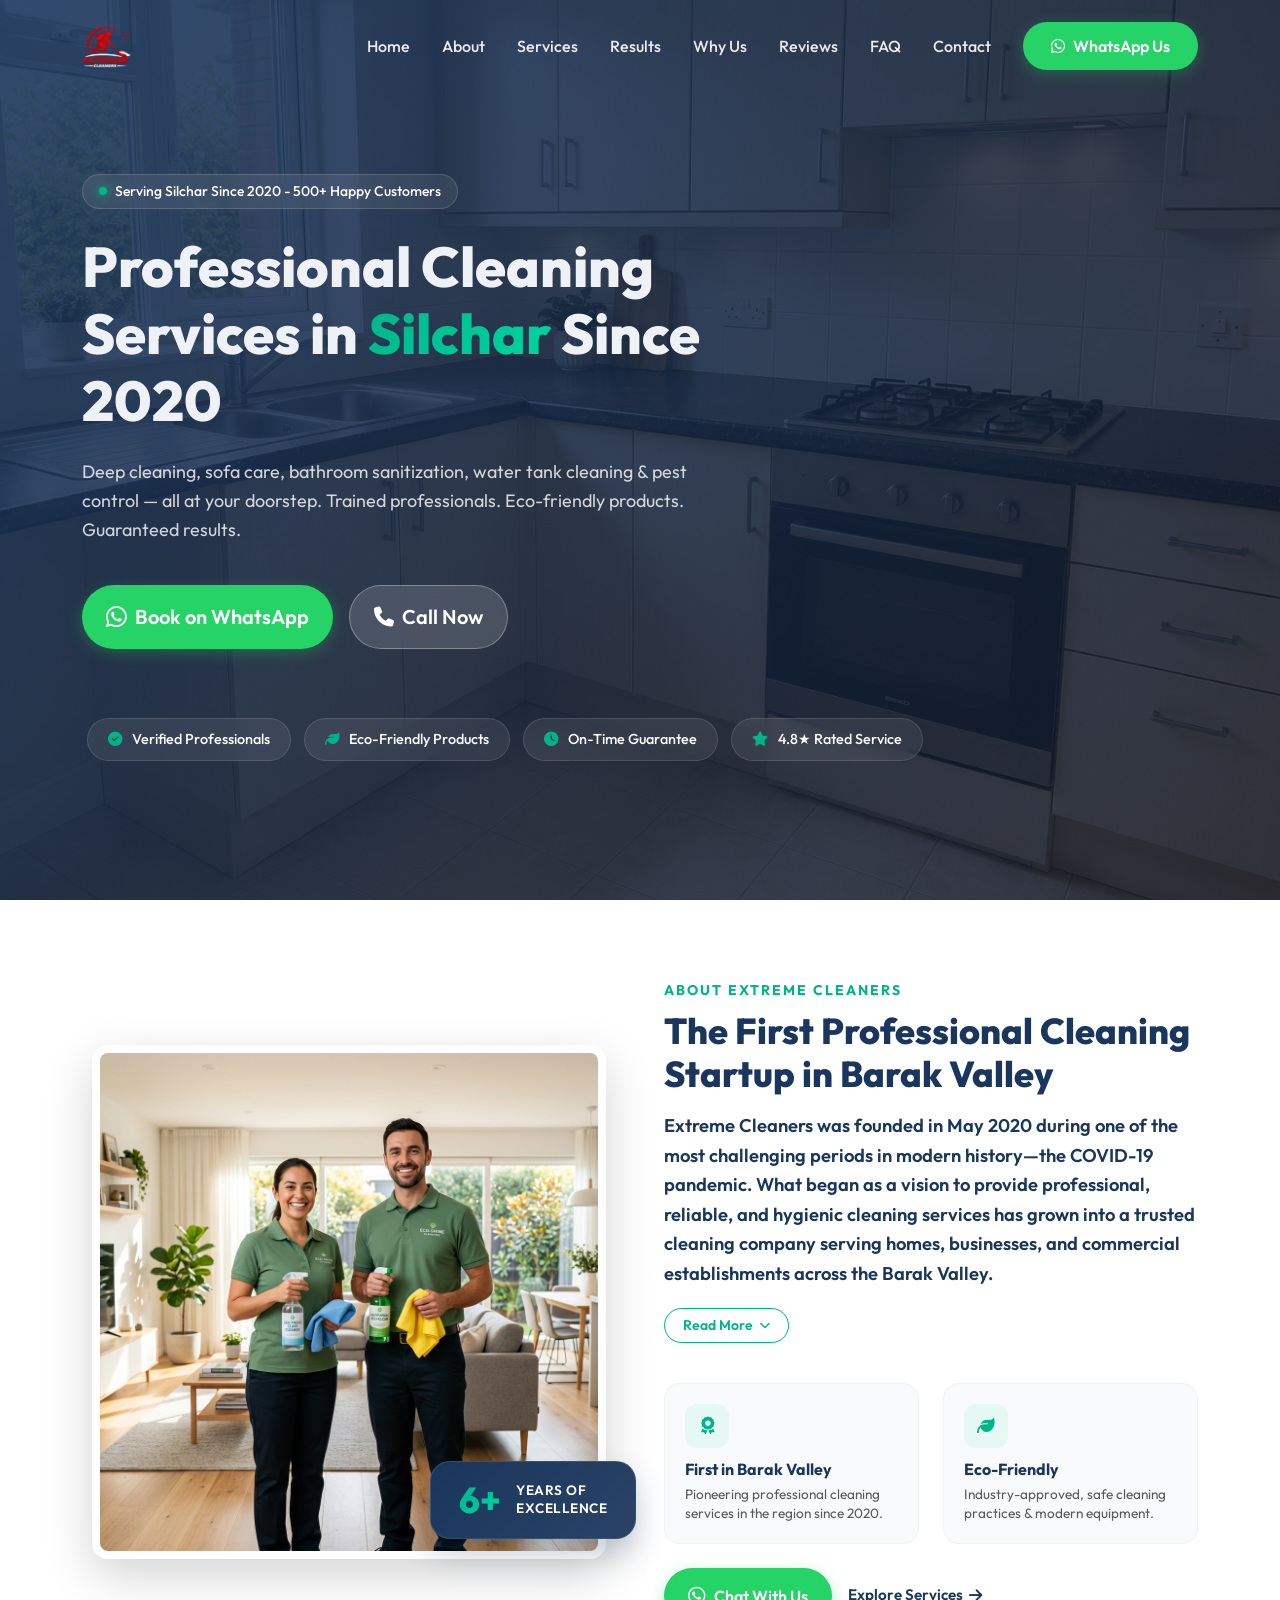
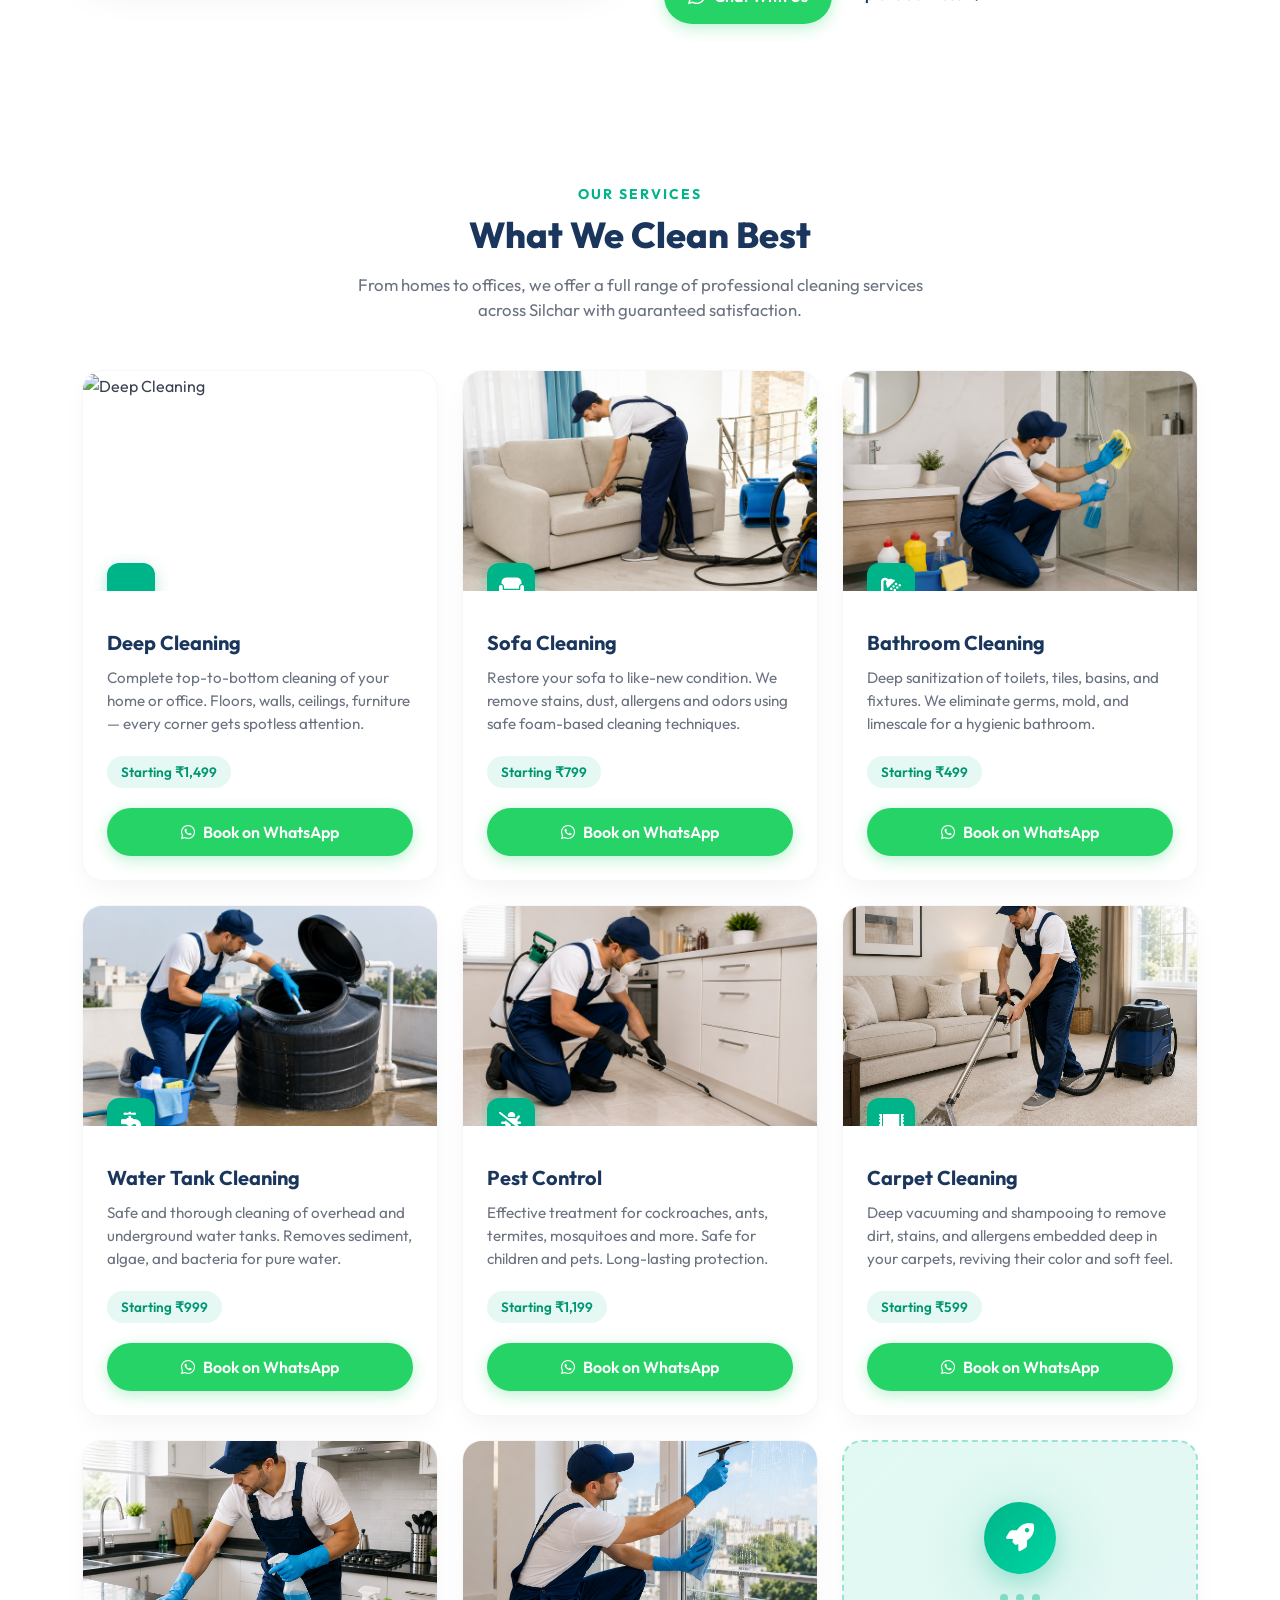
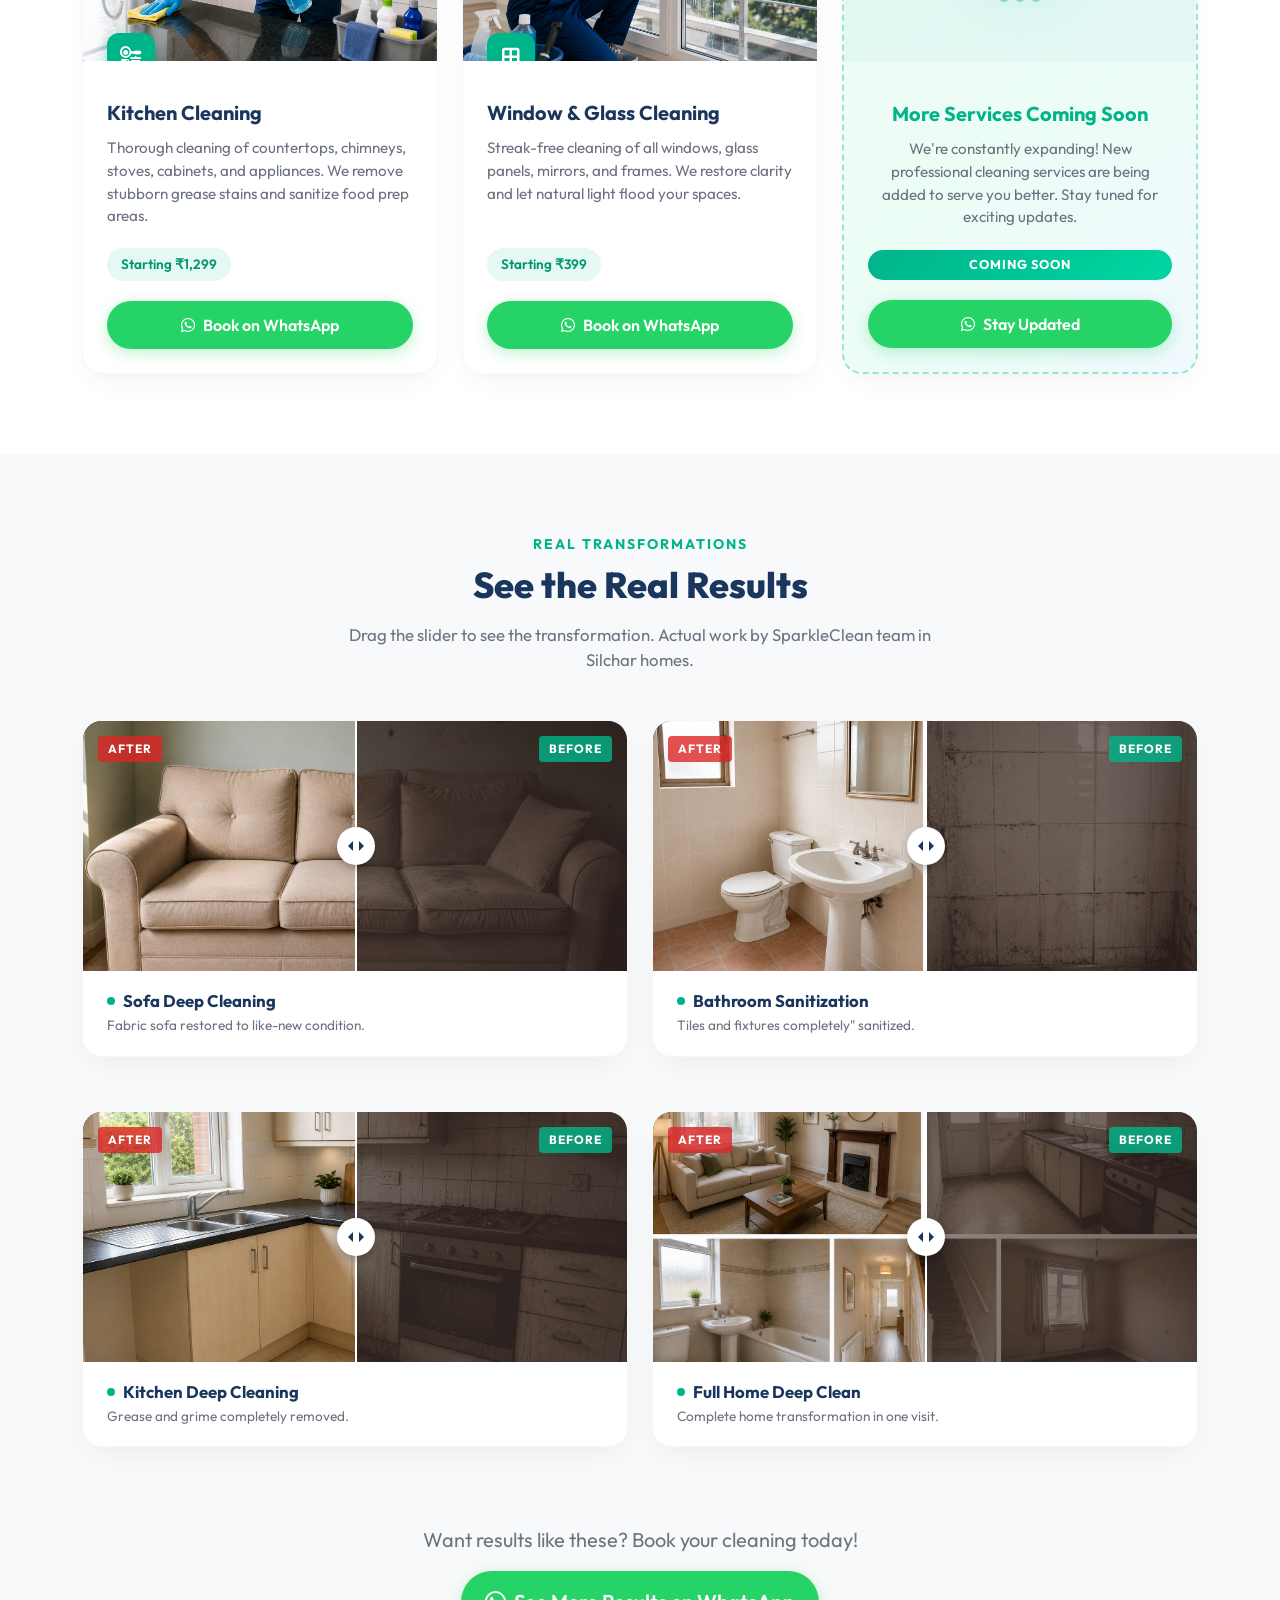
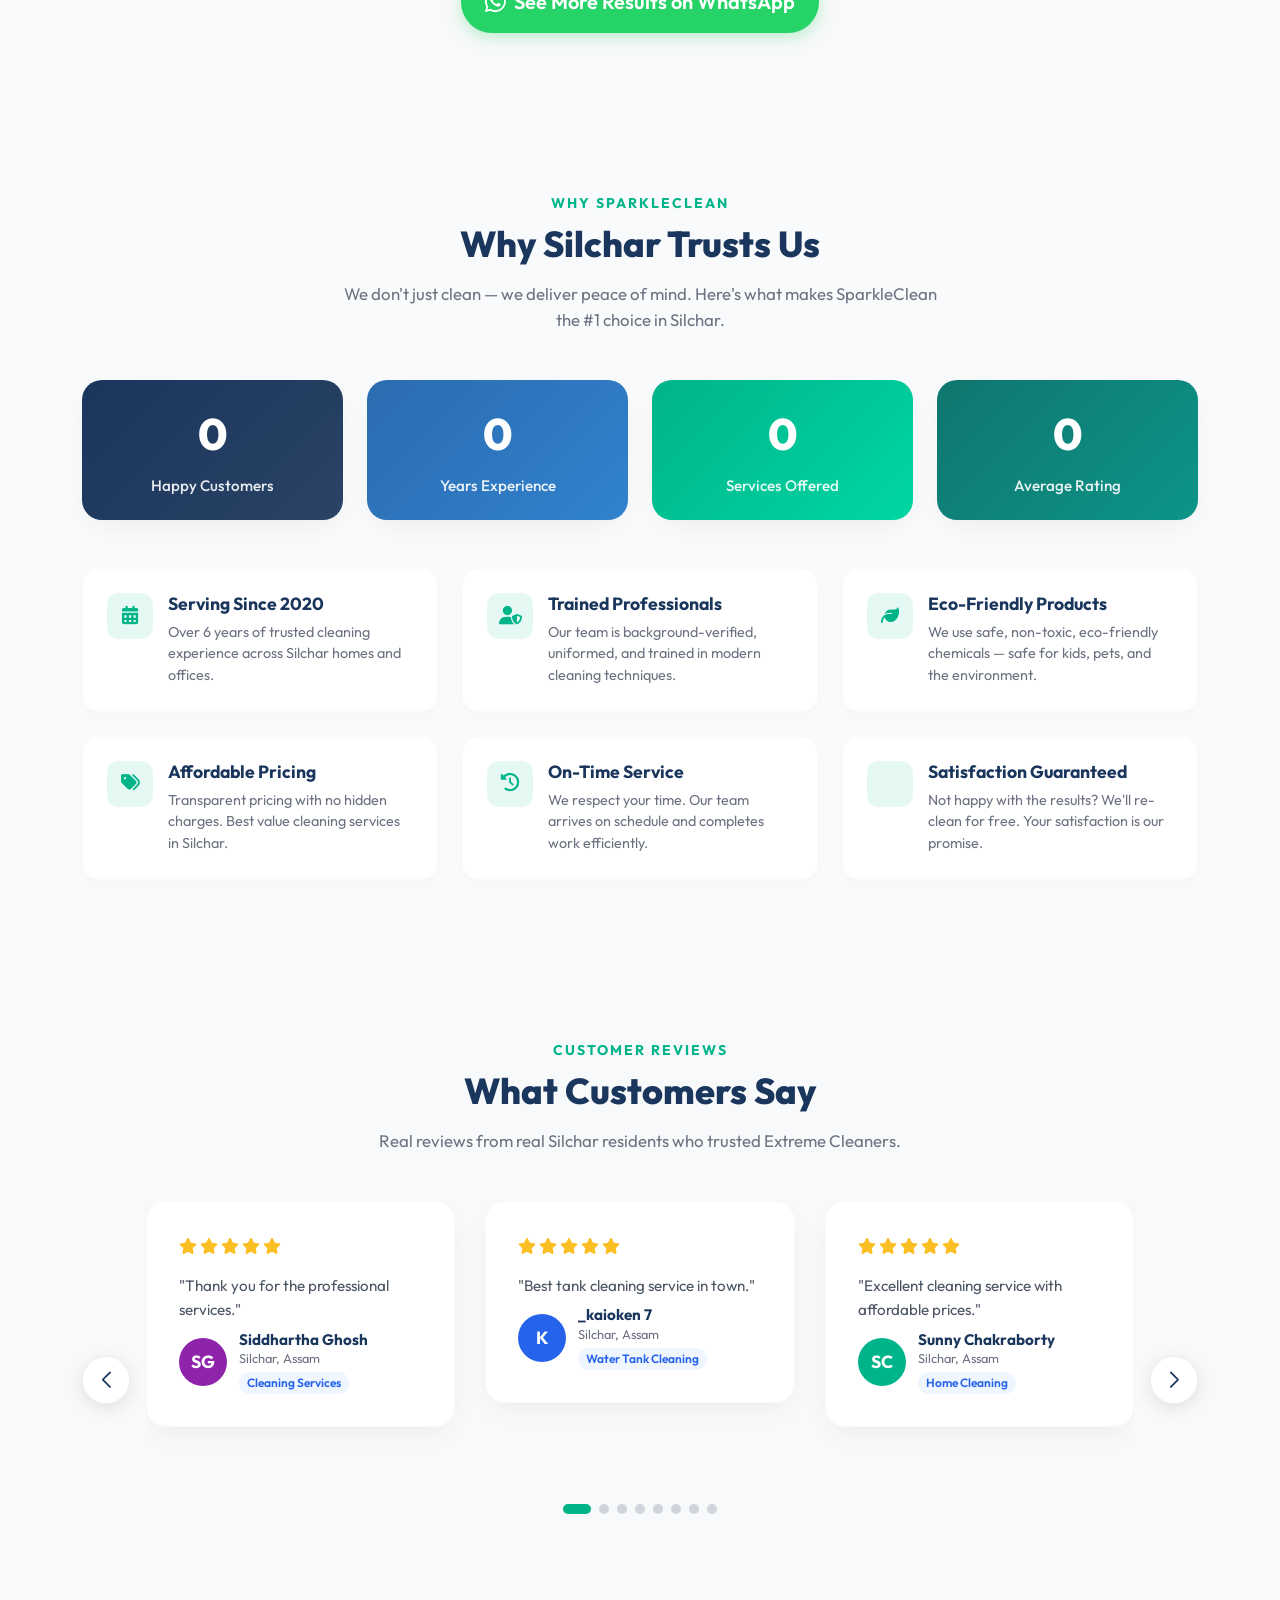
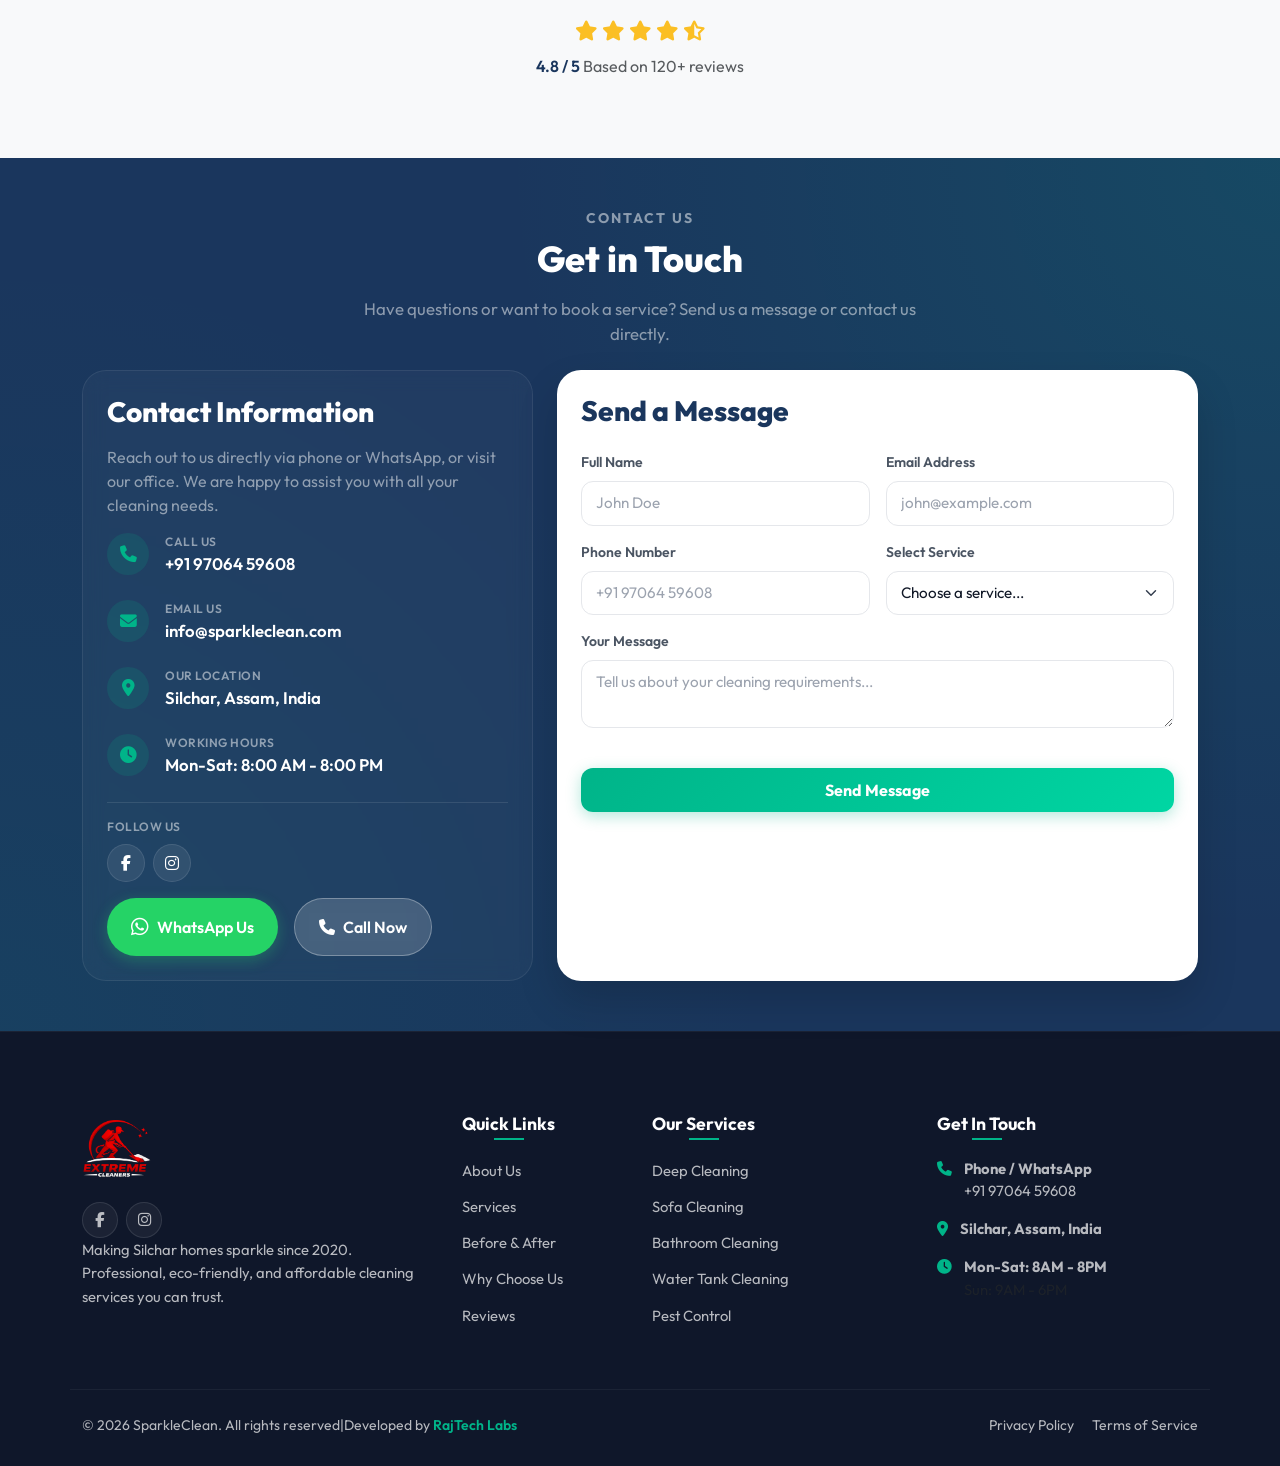
==== commit b90f8089: "logofixed" ====
--- a/index.html
+++ b/index.html
@@ -140,7 +140,7 @@
   <nav class="navbar navbar-expand-lg navbar-custom">
     <div class="container">
       <a class="navbar-brand" href="#home">
-        <img src="images/logo.jpg" alt="Extreme Cleaners Logo" class="logo-img">
+        <img id="site-logo" src="images/logo2.png" alt="Extreme Cleaners Logo" class="logo-img">
       </a>
       <button class="navbar-toggler" type="button" data-bs-toggle="collapse" data-bs-target="#navbarNav"
         aria-controls="navbarNav" aria-expanded="false" aria-label="Toggle navigation">
@@ -1260,7 +1260,7 @@
           <div class="footer-brand-row">
             <div class="footer-logo">
               <a href="#home" class="text-decoration-none">
-                <img src="images/logo.jpg" alt="Extreme Cleaners Logo" class="footer-logo-img">
+                <img src="images/logo2.png" alt="Extreme Cleaners Logo" class="footer-logo-img">
               </a>
             </div>
             <div class="footer-socials d-flex gap-2">
--- a/css/style.css
+++ b/css/style.css
@@ -136,7 +136,6 @@
 .navbar-custom .navbar-brand .logo-img {
   height: 50px;
   width: 50px;
-  border-radius: 100%;
   object-fit: contain;
   transition: var(--transition-smooth);
 }
@@ -1564,8 +1563,12 @@
 .footer-logo .footer-logo-img {
   height: 70px;
   width: 70px;
-  border-radius: 100%;
+  border-radius: 0;
   object-fit: contain;
+}
+
+.footer-logo .footer-logo-img.footer-logo-alt {
+  margin-left: 10px;
 }
 
 .footer-desc {
@@ -1872,8 +1875,7 @@
     position: fixed;
     top: 0;
     left: 0;
-    width: 50vw;
-    max-width: 360px;
+    width: 70vw;
     height: 100vh;
     background-color: #FFFFFF;
     padding: 1.5rem 1.25rem;
@@ -1910,8 +1912,7 @@
       position: fixed;
       top: 0;
       left: 0;
-      width: 50vw;
-      max-width: 360px;
+      width: 70vw;
       height: 100vh;
       background-color: #FFFFFF;
       padding: 1.5rem 1.25rem;
@@ -1956,7 +1957,7 @@
 
   .hero-badge {
     padding: 8px 14px;
-    font-size: 0.85rem;
+    font-size: 0.8rem;
   }
 
   .ribbon-item {
